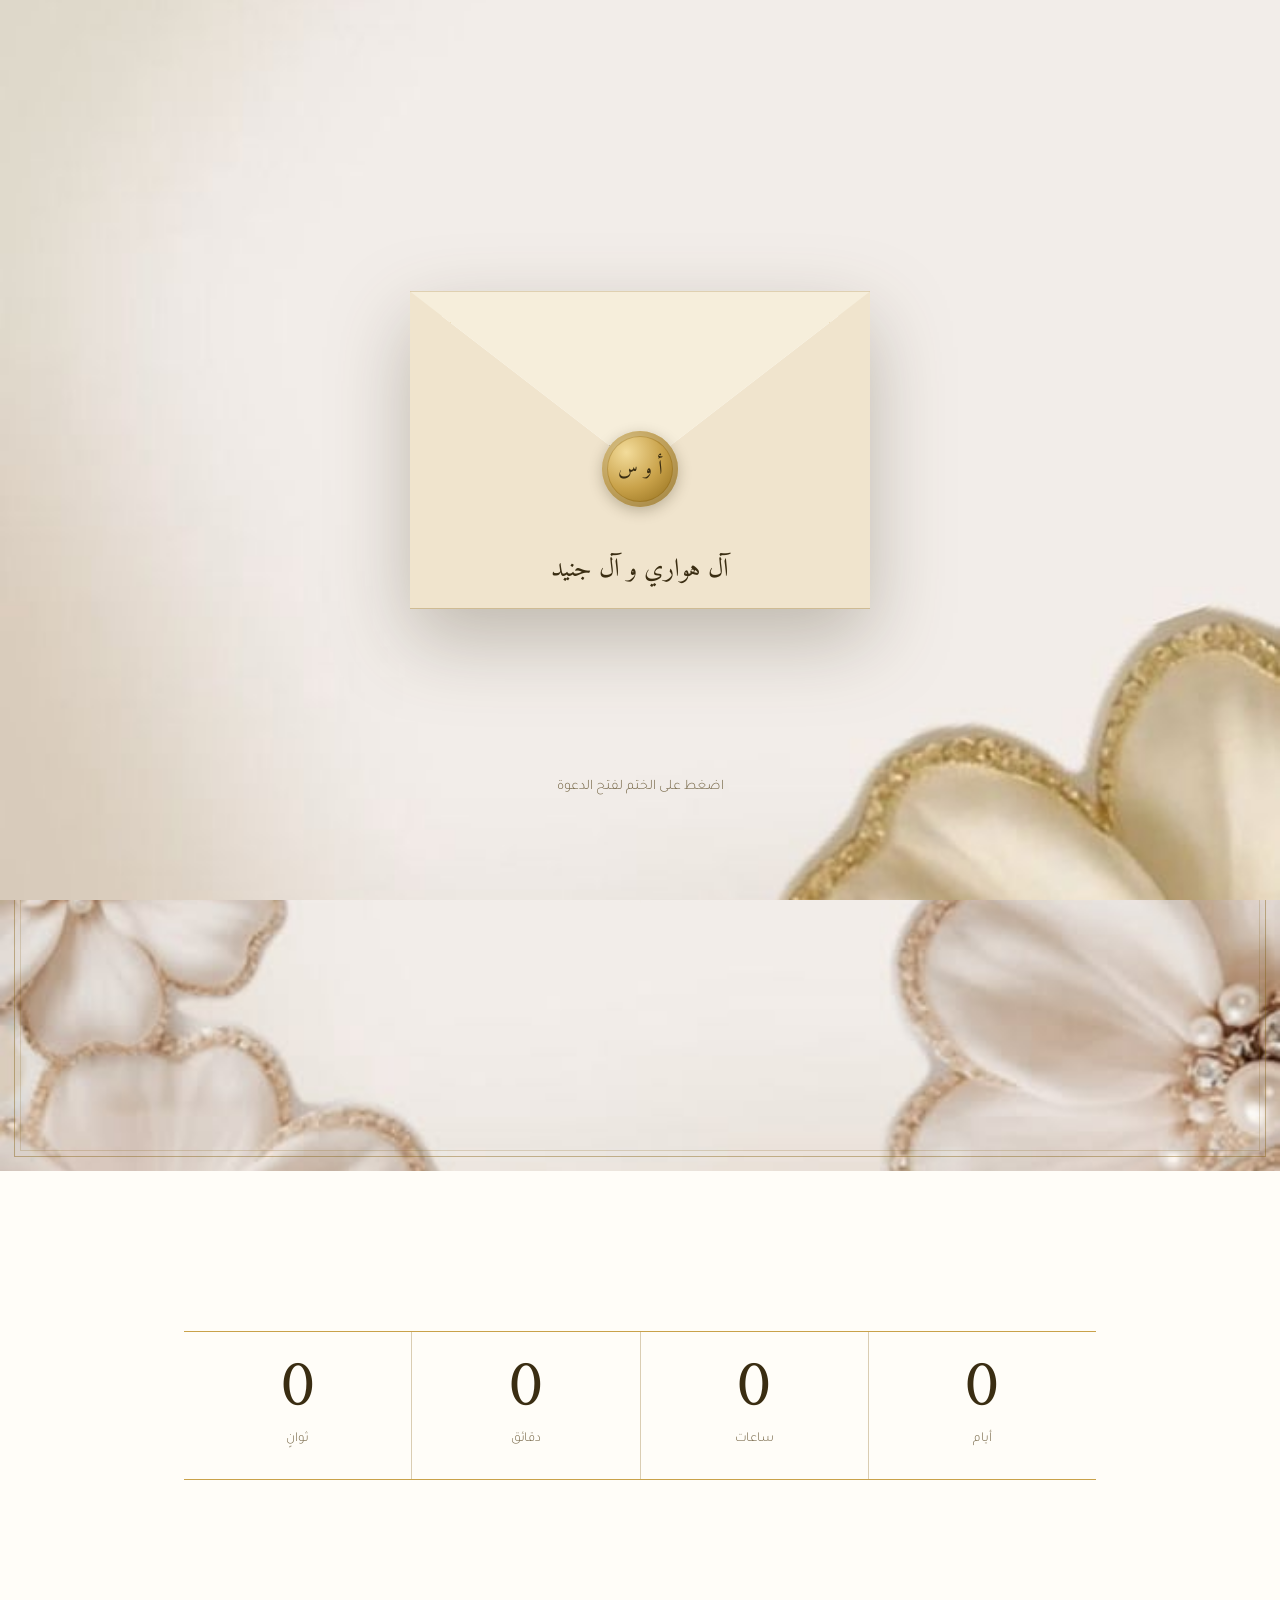
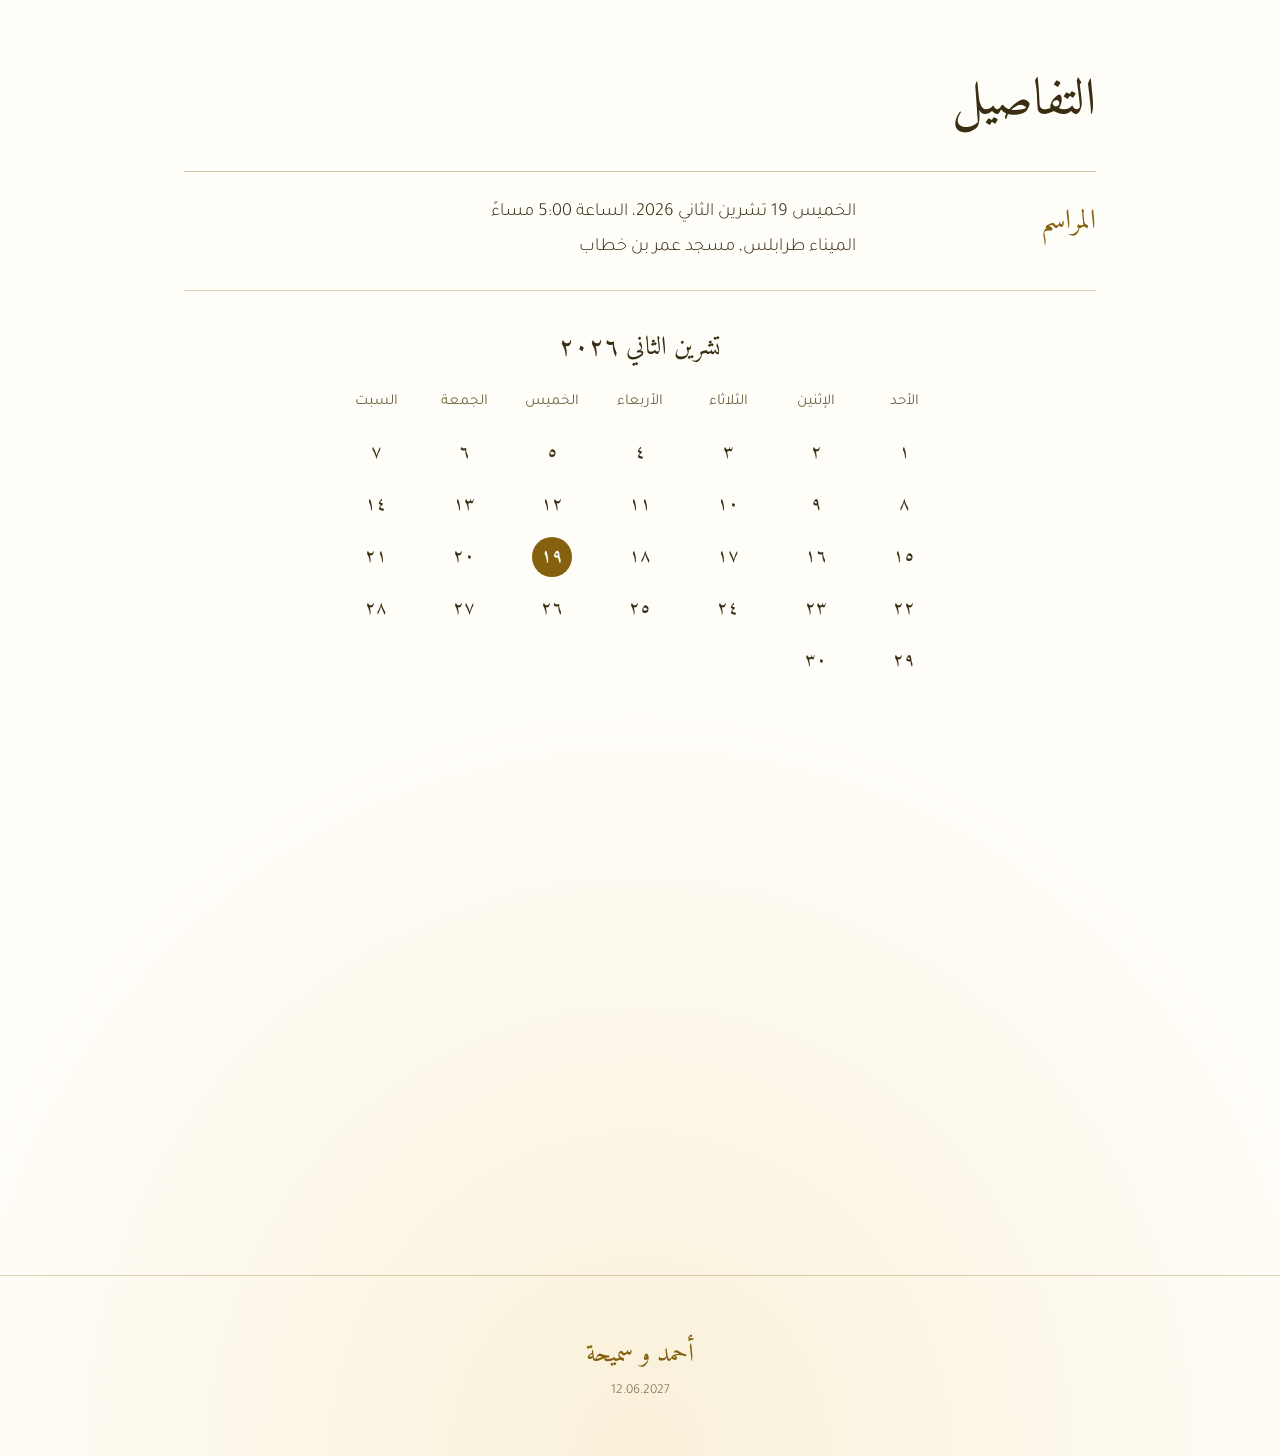
==== index.html @ 7fb2322d "adding images background and making some changes" ====
<!DOCTYPE html>
<html lang="ar" dir="rtl">

<head>
  <meta charset="utf-8">
  <meta name="viewport" content="width=device-width, initial-scale=1, viewport-fit=cover">
  <title>أحمد وسميحة – دعوة عقد قران</title>
  <link rel="preconnect" href="https://fonts.googleapis.com">
  <link rel="preconnect" href="https://fonts.gstatic.com" crossorigin>
  <link
    href="https://fonts.googleapis.com/css2?family=Amiri:wght@400;700&family=Tajawal:wght@300;400;500;700&display=swap"
    rel="stylesheet">
  <link href="https://fonts.googleapis.com/css2?family=Reem+Kufi:wght@400..700&display=swap" rel="stylesheet">
  <link rel="stylesheet" href="css/styles.css">
</head>

<body class="locked">
  <div id="intro">
    <div class="env">
      <div class="back"></div>
      <div class="card">أحمد و سميحة</div>
      <div class="front"></div>
      <div class="flap"></div>
      <div class="fam">آل هواري و آل جنيد</div>
      <button class="seal" id="seal" aria-label="افتح الدعوة">أ و س</button>
    </div>
    <div class="hint">اضغط على الختم لفتح الدعوة</div>
  </div>

  <header class="hero" id="hero">
    <p class="hero-verse" lang="ar">وَمِنْ آيَاتِهِ أَنْ خَلَقَ لَكُم مِّنْ أَنفُسِكُمْ أَزْوَاجًا لِّتَسْكُنُوا
      إِلَيْهَا وَجَعَلَ بَيْنَكُم مَّوَدَّةً وَرَحْمَةً ۚ إِنَّ فِي ذَٰلِكَ لَآيَاتٍ لِّقَوْمٍ يَتَفَكَّرُونَ</p>
    <div class="hero-parents">
      <p>السيد <strong>محمد جمال هواري</strong></p>
      <p>السيد <strong>طلال جناد</strong></p>
    </div>
    <p class="hero-announcement">يدعوانكم لعقد قران إبنيهما</p>
    <h1 class="names" aria-label="أحمد وسميحة">
      <span class="ln l1"><i><span class="name-title">المهندس</span><span class="person-name">أحمد</span></i></span>
      <span class="name-divider" aria-hidden="true"></span>
      <span class="ln l2"><i><span class="name-title">الآنسة</span><span class="person-name">سميحة</span></i></span>
    </h1>

    <div class="foot"><span>19 تشرين الثاني 2027</span><span>طرابلس، لبنان</span></div>
    <button class="scroll" id="scroll" type="button"><span>مرّر للأسفل</span><i></i></button>
  </header>

  <section class="light">
    <div class="wrap">
      <div class="count" role="timer" aria-live="off">
        <div><b id="d">0</b><small>أيام</small></div>
        <div><b id="h">0</b><small>ساعات</small></div>
        <div><b id="m">0</b><small>دقائق</small></div>
        <div><b id="s">0</b><small>ثوانٍ</small></div>
      </div>
    </div>
  </section>

  <section>
    <div class="wrap">
      <h2>التفاصيل</h2>
      <ul class="rows">
        <li>
          <h3>المراسم</h3>
          <p>الخميس 19 تشرين الثاني 2026، الساعة 5:00 مساءً<br>الميناء طرابلس, مسجد عمر بن خطاب</p>
        </li>
      </ul>
      <div class="calendar">
        <table>
          <caption>تشرين الثاني ٢٠٢٦</caption>
          <thead>
            <tr>
              <th scope="col">الأحد</th>
              <th scope="col">الإثنين</th>
              <th scope="col">الثلاثاء</th>
              <th scope="col">الأربعاء</th>
              <th scope="col">الخميس</th>
              <th scope="col">الجمعة</th>
              <th scope="col">السبت</th>
            </tr>
          </thead>
          <tbody>
            <tr>
              <td>١</td>
              <td>٢</td>
              <td>٣</td>
              <td>٤</td>
              <td>٥</td>
              <td>٦</td>
              <td>٧</td>
            </tr>
            <tr>
              <td>٨</td>
              <td>٩</td>
              <td>١٠</td>
              <td>١١</td>
              <td>١٢</td>
              <td>١٣</td>
              <td>١٤</td>
            </tr>
            <tr>
              <td>١٥</td>
              <td>١٦</td>
              <td>١٧</td>
              <td>١٨</td>
              <td><time class="event-day" datetime="2026-11-19"
                  aria-label="١٩ تشرين الثاني ٢٠٢٦، موعد عقد القران">١٩</time></td>
              <td>٢٠</td>
              <td>٢١</td>
            </tr>
            <tr>
              <td>٢٢</td>
              <td>٢٣</td>
              <td>٢٤</td>
              <td>٢٥</td>
              <td>٢٦</td>
              <td>٢٧</td>
              <td>٢٨</td>
            </tr>
            <tr>
              <td>٢٩</td>
              <td>٣٠</td>
              <td aria-hidden="true"></td>
              <td aria-hidden="true"></td>
              <td aria-hidden="true"></td>
              <td aria-hidden="true"></td>
              <td aria-hidden="true"></td>
            </tr>
          </tbody>
        </table>
      </div>
      <div class="map">
        <iframe
          src="https://www.google.com/maps/embed?pb=!1m18!1m12!1m3!1d13159.960372988902!2d35.806015040995774!3d34.45239936218942!2m3!1f0!2f0!3f0!3m2!1i1024!2i768!4f13.1!3m3!1m2!1s0x1521f3e4a51ea4ed%3A0x97ead3c091df37e0!2sOmar%20ibn%20Al%20Khattab%20mosque!5e0!3m2!1sen!2slb!4v1794232805284!5m2!1sen!2slb"
          title="خريطة مسجد عمر بن خطاب" allowfullscreen loading="lazy"
          referrerpolicy="strict-origin-when-cross-origin"></iframe>
      </div>
    </div>
  </section>

  <footer>أحمد و سميحة<small>12.06.2027</small></footer>

  <audio id="wedding-audio" src="audio/audio.mp3" preload="auto"></audio>
  <script src="js/main.js"></script>
</body>

</html>
---- css/styles.css ----
:root {
      --em: #f6eedb;
      --em2: #fffaf0;
      --ivory: #fffdf8;
      --ink: #3a2d12;
      --gold: #c9a24a;
      --gold2: #84600f;
      --mute: #766747;
      --serif: "Amiri", "Traditional Arabic", Georgia, serif;
      --sans: "Tajawal", system-ui, sans-serif;
      box-sizing: border-box;
      padding-top: env(safe-area-inset-top, 0px);
      padding-bottom: env(safe-area-inset-bottom, 0px);
    }

    *,
    *::before,
    *::after {
      box-sizing: inherit
    }

    html {
      scroll-behavior: smooth
    }

    body {
      margin: 0;
      background-color: var(--ivory);
      background-image:
        radial-gradient(ellipse 80% 40% at 50% 0%, rgba(236, 214, 151, .38), transparent 70%),
        radial-gradient(ellipse 80% 35% at 50% 100%, rgba(236, 214, 151, .32), transparent 70%);
      color: var(--ink);
      font: 300 1.05rem/1.75 var(--sans);
      overflow-x: hidden
    }

    body.locked {
      overflow: hidden;
      height: 100%
    }

    h1,
    h2,
    h3 {
      font-family: var(--serif);
      font-weight: 400;
      margin: 0
    }

    a {
      color: inherit
    }

    :focus-visible {
      outline: 1px solid var(--gold2);
      outline-offset: 4px
    }

    .wrap {
      max-width: 960px;
      margin: 0 auto;
      padding: 0 1.5rem
    }

    /* ---------- Envelope intro ---------- */
    #intro {
      position: fixed;
      inset: 0;
      z-index: 50;
      background-color: #000;
      background-image: url("../images/flower-bg.jpeg");
      background-repeat: no-repeat;
      background-position: center;
      background-size: cover;
      display: grid;
      place-items: center;
      transition: opacity .5s ease .5s, visibility 0s 1s
    }

    #intro.open {
      opacity: 0;
      visibility: hidden;
      pointer-events: none
    }

    .env {
      position: relative;
      width: min(88vw, 460px);
      aspect-ratio: 1.45;
      filter: drop-shadow(0 30px 40px rgba(58, 45, 18, .28))
    }

    .env>* {
      position: absolute
    }

    .env .back {
      inset: 0;
      background: #eee2c9;
      border: 1px solid rgba(132, 96, 15, .35)
    }

    .env .card {
      left: 7%;
      right: 7%;
      top: 7%;
      bottom: 7%;
      background: var(--ivory);
      color: var(--ink);
      display: grid;
      place-items: center;
      font: 400 clamp(1.8rem, 7vw, 2.4rem)/1 var(--serif);
      z-index: 2;
      transition: transform .6s cubic-bezier(.3, .7, .2, 1) .2s
    }

    .env .card::after {
      content: "";
      position: absolute;
      inset: 8px;
      border: 1px solid var(--gold)
    }

    .env .front {
      inset: 0;
      background: #f0e4cd;
      clip-path: polygon(0 0, 50% 56%, 100% 0, 100% 100%, 0 100%);
      z-index: 3;
      border-bottom: 1px solid rgba(132, 96, 15, .3)
    }

    .env .flap {
      left: 0;
      right: 0;
      top: 0;
      height: 56%;
      background: #f6eedb;
      clip-path: polygon(0 0, 100% 0, 50% 100%);
      transform-origin: top;
      transition: transform .55s cubic-bezier(.5, 0, .2, 1);
      z-index: 4
    }

    .open .flap {
      transform: rotateX(180deg);
      z-index: 1
    }

    .open .card {
      transform: translateY(-62%)
    }

    .seal {
      left: 50%;
      top: 56%;
      width: 76px;
      height: 76px;
      margin: -38px 0 0 -38px;
      z-index: 6;
      border: 0;
      border-radius: 50%;
      cursor: pointer;
      background: radial-gradient(circle at 32% 28%, #f3dc9b, #c9a24a 48%, #84600f);
      color: #3a2d12;
      font: 500 1.25rem var(--serif);
      box-shadow: 0 4px 14px rgba(58, 45, 18, .28), inset 0 0 0 5px rgba(255, 253, 248, .2), inset 0 0 0 6px rgba(132, 96, 15, .35);
      overflow: hidden;
      transition: transform .3s, opacity .25s
    }

    .seal::after {
      content: "";
      position: absolute;
      top: 0;
      left: -70%;
      width: 40%;
      height: 100%;
      background: linear-gradient(100deg, transparent, rgba(255, 255, 255, .55), transparent);
      transform: skewX(-20deg);
      animation: shine 3.2s ease-in-out infinite
    }

    @keyframes shine {

      0%,
      60% {
        left: -70%
      }

      100% {
        left: 130%
      }
    }

    .open .seal {
      transform: scale(1.25);
      opacity: 0
    }

    .hint {
      position: absolute;
      bottom: 11%;
      width: 100%;
      text-align: center;
      color: var(--mute);
      font-size: .9rem;
      letter-spacing: .14em;
      transition: opacity .2s
    }

    .open .hint {
      opacity: 0
    }


    /* Arabic */
    html * {
      letter-spacing: 0 !important
    }

    html body {
      font-size: 1.15rem;
      line-height: 1.9
    }

    html .names {
      line-height: 1.2;
      font-size: clamp(4rem, 17vw, 10.5rem)
    }

    html .names .ln {
      padding: .12em 0
    }

    html .names .amp {
      font-style: normal
    }

    html .lede {
      line-height: 1.7
    }

    html .rows h3 {
      font-size: 1.7rem
    }

    html .sched time {
      font-size: 1.6rem
    }

    html .names .l2 {
      text-align: end
    }

    /* ---------- Hero ---------- */
    .hero {
      min-height: 100vh;
      min-height: 100svh;
      position: relative;
      display: flex;
      flex-direction: column;
      justify-content: center;
      padding: 4.5rem 2rem 8rem;
      background: url("../images/wrud2.jpeg") center/cover no-repeat;
    }

    .hero::before,
    .hero::after {
      content: "";
      position: absolute;
      pointer-events: none;
      border: 1px solid rgba(132, 96, 15, .42)
    }

    .hero::before {
      inset: 14px
    }

    .hero::after {
      inset: 20px;
      border-color: rgba(132, 96, 15, .2)
    }

    .hero-verse {
      width: min(100%, 900px);
      margin: 0 auto 1.25rem;
      text-align: center;
      font-family: "Reem Kufi", var(--serif);
      color: var(--gold)
    }

    .names {
      max-width: 1100px;
      width: 100%;
      margin: 0 auto 1.25rem;
      display: flex;
      align-items: center;
      justify-content: space-between;
      gap: 1rem;
      font-size: clamp(1.8rem, 7vw, 5.5rem);
      line-height: 1.2
    }

    .names .ln {
      flex: 1 1 0;
      overflow: hidden;
      padding: .04em 0
    }

    .hero-announcement {
      max-width: 960px;
      width: 100%;
      margin: 10 auto;
      text-align: center;
      font: 600 clamp(1.2rem, 3.5vw, 1.6rem)/1.45 var(--serif);
      color: var(--mute);
    }

    .name-divider {
      position: relative;
      flex: 0 0 1px;
      height: 3.8em;
      background: linear-gradient(to bottom, transparent, var(--gold), transparent);
      opacity: .8
    }

    .name-divider::after {
      content: "";
      position: absolute;
      top: 50%;
      left: 50%;
      width: .32em;
      height: .32em;
      background: var(--gold);
      border: 2px solid var(--em2);
      transform: translate(-50%, -50%) rotate(45deg)
    }

    .names .ln i {
      display: block;
      white-space: nowrap;
      font-style: normal;
      transform: translateY(105%);
      transition: transform 1s cubic-bezier(.2, .7, .1, 1)
    }

    .names .name-title {
      display: block;
      font-size: .34em;
      line-height: 1.5
    }

    .names .person-name {
      display: block;
      font-size: 1.15em;
      color: var(--gold);
      font-family: "Reem Kufi", var(--serif)
    }

    .names .l1 i {
      text-align: right
    }

    .names .l2 i {
      text-align: left
    }

    .hero-parents {
      max-width: 960px;
      width: 100%;
      margin: 0 auto;
      display: flex;
      align-items: stretch;
      justify-content: center;
      gap: 1rem;
      font: 400 clamp(.95rem, 2.4vw, 1.4rem)/1.6 var(--serif);
      color: var(--mute)
    }

    .hero-parents p {
      flex: 1 1 0;
      max-width: 28rem;
      margin: 0;
      padding: .55rem 1rem;
      border: 1px solid rgba(132, 96, 15, .24);
      border-radius: 12px;
      background: rgba(255, 253, 248, .58);
      text-align: center;
      line-height: 1.45
    }

    .hero-parents strong {
      color: var(--ink);
      font-weight: 700;
      text-wrap: balance
    }

    .go .ln i {
      transform: none
    }

    .go .l1 i {
      transition-delay: .4s
    }

    .go .l2 i {
      transition-delay: .6s
    }

    .hero .foot {
      max-width: 960px;
      width: 100%;
      margin: 3.5rem auto 0;
      padding-top: 1.4rem;
      border-top: 1px solid rgba(132, 96, 15, .35);
      display: flex;
      justify-content: space-between;
      gap: 1rem;
      flex-wrap: wrap;
      font-family: var(--serif);
      font-size: 1.25rem;
      opacity: 0;
      transition: opacity 1s ease 1.4s
    }

    .go~.foot,
    .hero.go .foot {
      opacity: 1
    }

    /* scroll cue: bottom of the hero, fades out on scroll */
    .scroll {
      position: absolute;
      left: 50%;
      bottom: 2.4rem;
      transform: translateX(-50%);
      display: flex;
      flex-direction: column;
      align-items: center;
      gap: .7rem;
      background: none;
      border: 0;
      padding: .5rem 1rem;
      cursor: pointer;
      /* color: var(--gold); */
      color: #000;
      font: 300 .85rem var(--sans);
      letter-spacing: .14em;
      opacity: 0;
      pointer-events: none;
      transition: opacity .6s ease
    }

    .go .scroll {
      opacity: 1;
      pointer-events: auto;
      transition-delay: 1.8s
    }

    .go .scroll.hide {
      opacity: 0;
      pointer-events: none;
      transition-delay: 0s
    }

    .scroll i {
      display: block;
      width: 1px;
      height: 46px;
      background: linear-gradient(#000, transparent);
      animation: drop 2s ease-in-out infinite
    }

    @keyframes drop {
      0% {
        transform: scaleY(0);
        transform-origin: top
      }

      45% {
        transform: scaleY(1);
        transform-origin: top
      }

      55% {
        transform: scaleY(1);
        transform-origin: bottom
      }

      100% {
        transform: scaleY(0);
        transform-origin: bottom
      }
    }

    /* ---------- Sections ---------- */
    section {
      padding: 6rem 0
    }

    .light {
      background: transparent;
      color: var(--ink)
    }

    h2 {
      font-size: clamp(2rem, 6vw, 3.2rem);
      line-height: 1.15;
      margin-bottom: 1.5rem
    }

    .lede {
      font: 400 clamp(1.5rem, 4.4vw, 2.3rem)/1.45 var(--serif);
      max-width: 24em;
      margin: 0
    }

    .count {
      display: flex;
      margin-top: 4rem;
      border-top: 1px solid var(--gold);
      border-bottom: 1px solid var(--gold)
    }

    .count div {
      flex: 1;
      padding: 1.4rem 0;
      text-align: center
    }

    .count div+div {
      border-inline-start: 1px solid rgba(132, 96, 15, .3)
    }

    .count b {
      display: block;
      font: 400 clamp(2.2rem, 9vw, 4.2rem)/1 var(--serif)
    }

    .count small {
      color: var(--mute);
      font-size: .85rem;
      letter-spacing: .08em
    }

    .rows {
      margin: 2.5rem 0 0;
      padding: 0;
      list-style: none;
      border-top: 1px solid rgba(132, 96, 15, .35)
    }

    .rows li {
      display: grid;
      grid-template-columns: minmax(7rem, 1fr) 3fr;
      gap: 1rem;
      padding: 1.5rem 0;
      border-bottom: 1px solid rgba(132, 96, 15, .3)
    }

    .rows h3 {
      font-size: 1.5rem;
      color: var(--gold2)
    }

    .light .rows h3 {
      color: var(--gold2)
    }

    .rows p {
      margin: 0
    }

    .calendar {
      width: min(100%, 620px);
      margin: 2.5rem auto
    }

    .calendar table {
      width: 100%;
      table-layout: fixed;
      border-collapse: separate;
      border-spacing: .25rem;
      text-align: center
    }

    .calendar caption {
      padding-bottom: .75rem;
      color: var(--ink);
      font: 400 1.6rem/1.3 var(--serif)
    }

    .calendar th {
      padding: .5rem .1rem;
      color: var(--mute);
      font-size: clamp(.7rem, 2.8vw, .95rem);
      font-weight: 400
    }

    .calendar td {
      height: 3rem;
      color: var(--ink);
      font-family: var(--serif)
    }

    .calendar .event-day {
      display: inline-grid;
      width: min(2.5rem, 9vw);
      aspect-ratio: 1;
      place-items: center;
      border-radius: 50%;
      background: var(--gold2);
      color: #fff;
      font-weight: 700
    }

    .map {
      margin-top: 2rem
    }

    .map iframe {
      display: block;
      width: min(100%, 600px);
      height: clamp(280px, 75vw, 450px);
      border: 0
    }

    .links {
      margin-top: 2.5rem;
      display: flex;
      gap: 2rem;
      flex-wrap: wrap
    }

    .links a {
      text-decoration: none;
      border-bottom: 1px solid var(--gold);
      padding-bottom: .25rem;
      transition: color .3s, border-color .3s
    }

    .links a:hover {
      color: var(--gold2)
    }

    .sched li {
      grid-template-columns: minmax(7rem, 1fr) 3fr
    }

    .sched time {
      font: 400 1.5rem var(--serif)
    }

    form {
      display: grid;
      gap: 1.8rem;
      max-width: 520px;
      margin-top: 2.5rem
    }

    label {
      display: block;
      font-size: .9rem;
      color: var(--mute);
      letter-spacing: .04em
    }

    input:not([type=radio]),
    select,
    textarea {
      width: 100%;
      margin-top: .2rem;
      padding: .7rem 0;
      background: none;
      border: 0;
      border-bottom: 1px solid rgba(132, 96, 15, .4);
      border-radius: 0;
      color: var(--ink);
      font: 300 1.1rem var(--sans)
    }

    select option {
      color: #000
    }

    input:focus-visible,
    select:focus-visible,
    textarea:focus-visible {
      outline: 0;
      border-bottom-color: var(--gold2)
    }

    .choice {
      display: flex;
      gap: .8rem
    }

    .choice label {
      flex: 1;
      text-align: center;
      padding: .85rem .5rem;
      border: 1px solid rgba(132, 96, 15, .4);
      color: var(--ink);
      cursor: pointer;
      transition: background .25s, color .25s
    }

    .choice input {
      position: absolute;
      opacity: 0;
      width: 0
    }

    .choice label:has(input:checked) {
      background: var(--gold2);
      color: #fff;
      border-color: var(--gold2)
    }

    .choice label:has(input:focus-visible) {
      outline: 1px solid var(--gold2);
      outline-offset: 4px
    }

    button.send {
      justify-self: start;
      padding: .9rem 2.4rem;
      background: none;
      border: 1px solid var(--gold);
      color: var(--gold2);
      font: 400 .95rem var(--sans);
      letter-spacing: .12em;
      cursor: pointer;
      transition: background .3s, color .3s
    }

    button.send:hover {
      background: var(--gold2);
      color: #fff
    }

    #thanks {
      display: none;
      font: italic 400 clamp(1.5rem, 4vw, 2rem)/1.4 var(--serif);
      color: var(--gold2);
      margin-top: 2.5rem
    }

    footer {
      padding: 3.5rem 1.5rem;
      text-align: center;
      border-top: 1px solid rgba(132, 96, 15, .28);
      font: 400 1.6rem var(--serif);
      color: var(--gold2)
    }

    footer small {
      display: block;
      font: 300 .85rem var(--sans);
      color: var(--mute);
      letter-spacing: .14em;
      margin-top: .4rem
    }

    @media (max-width:560px) {

      .hero {
        padding: 4rem 1.25rem 7rem
      }

      .hero .names {
        flex-direction: row;
        gap: clamp(.3rem, 2vw, .8rem);
        font-size: clamp(1.7rem, 7.5vw, 3.2rem);
        line-height: 1.1
      }

      .hero .names .ln {
        flex: 1 1 0;
        min-width: 0;
        overflow: visible;
        padding: .04em .15em
      }

      .hero .names .l1 i,
      .hero .names .l2 i {
        text-align: center
      }

      .hero .name-divider {
        flex: 0 0 1px;
        width: 1px;
        height: 2.8em;
        background: linear-gradient(to bottom, transparent, var(--gold), transparent)
      }

      .hero-parents {
        gap: .55rem;
        font-size: clamp(.78rem, 3.2vw, .95rem)
      }

      .hero-parents p {
        padding: .5rem .4rem;
        border-radius: 10px
      }

      .hero-parents strong {
        display: block
      }

      .rows li,
      .sched li {
        grid-template-columns: 1fr;
        gap: .2rem
      }
    }

    @media (prefers-reduced-motion:reduce) {
      * {
        animation: none !important;
        transition-duration: .01s !important;
        transition-delay: 0s !important
      }
    }

    /* Decorative layers */
    .hero,
    section,
    #intro {
      position: relative;
      isolation: isolate;
      overflow: hidden
    }

    #intro {
      position: fixed
    }

    /* family names on the envelope */
    .env .fam {
      left: 0;
      right: 0;
      bottom: 7%;
      z-index: 5;
      text-align: center;
      font: 400 clamp(1.15rem, 4.8vw, 1.6rem)/1.3 var(--serif);
      color: var(--ink)
    }

    /* photo */
    .hello {
      display: grid;
      grid-template-columns: minmax(0, 320px) 1fr;
      gap: clamp(2rem, 6vw, 4rem);
      align-items: center
    }

    .photo {
      position: relative;
      margin: 0;
      aspect-ratio: 3/4;
      width: 100%;
      max-width: 340px;
      justify-self: center;
      border-radius: 999px 999px 14px 14px;
      overflow: hidden;
      background: linear-gradient(160deg, #fffaf0, #eee2c9);
      border: 1px solid var(--gold);
      outline: 1px solid rgba(132, 96, 15, .35);
      outline-offset: 8px;
      display: grid;
      place-content: center;
      justify-items: center;
      text-align: center;
      color: var(--gold2);
      font: 400 1.15rem/1.6 var(--serif)
    }

    .photo svg {
      width: 60px;
      aspect-ratio: 1;
      opacity: .75;
      margin-bottom: .4rem
    }

    .photo img {
      position: absolute;
      inset: 0;
      width: 100%;
      height: 100%;
      object-fit: cover
    }

    .photo img:not([src]) {
      display: none
    }

    @media (max-width:700px) {
      .hello {
        grid-template-columns: 1fr
      }
    }
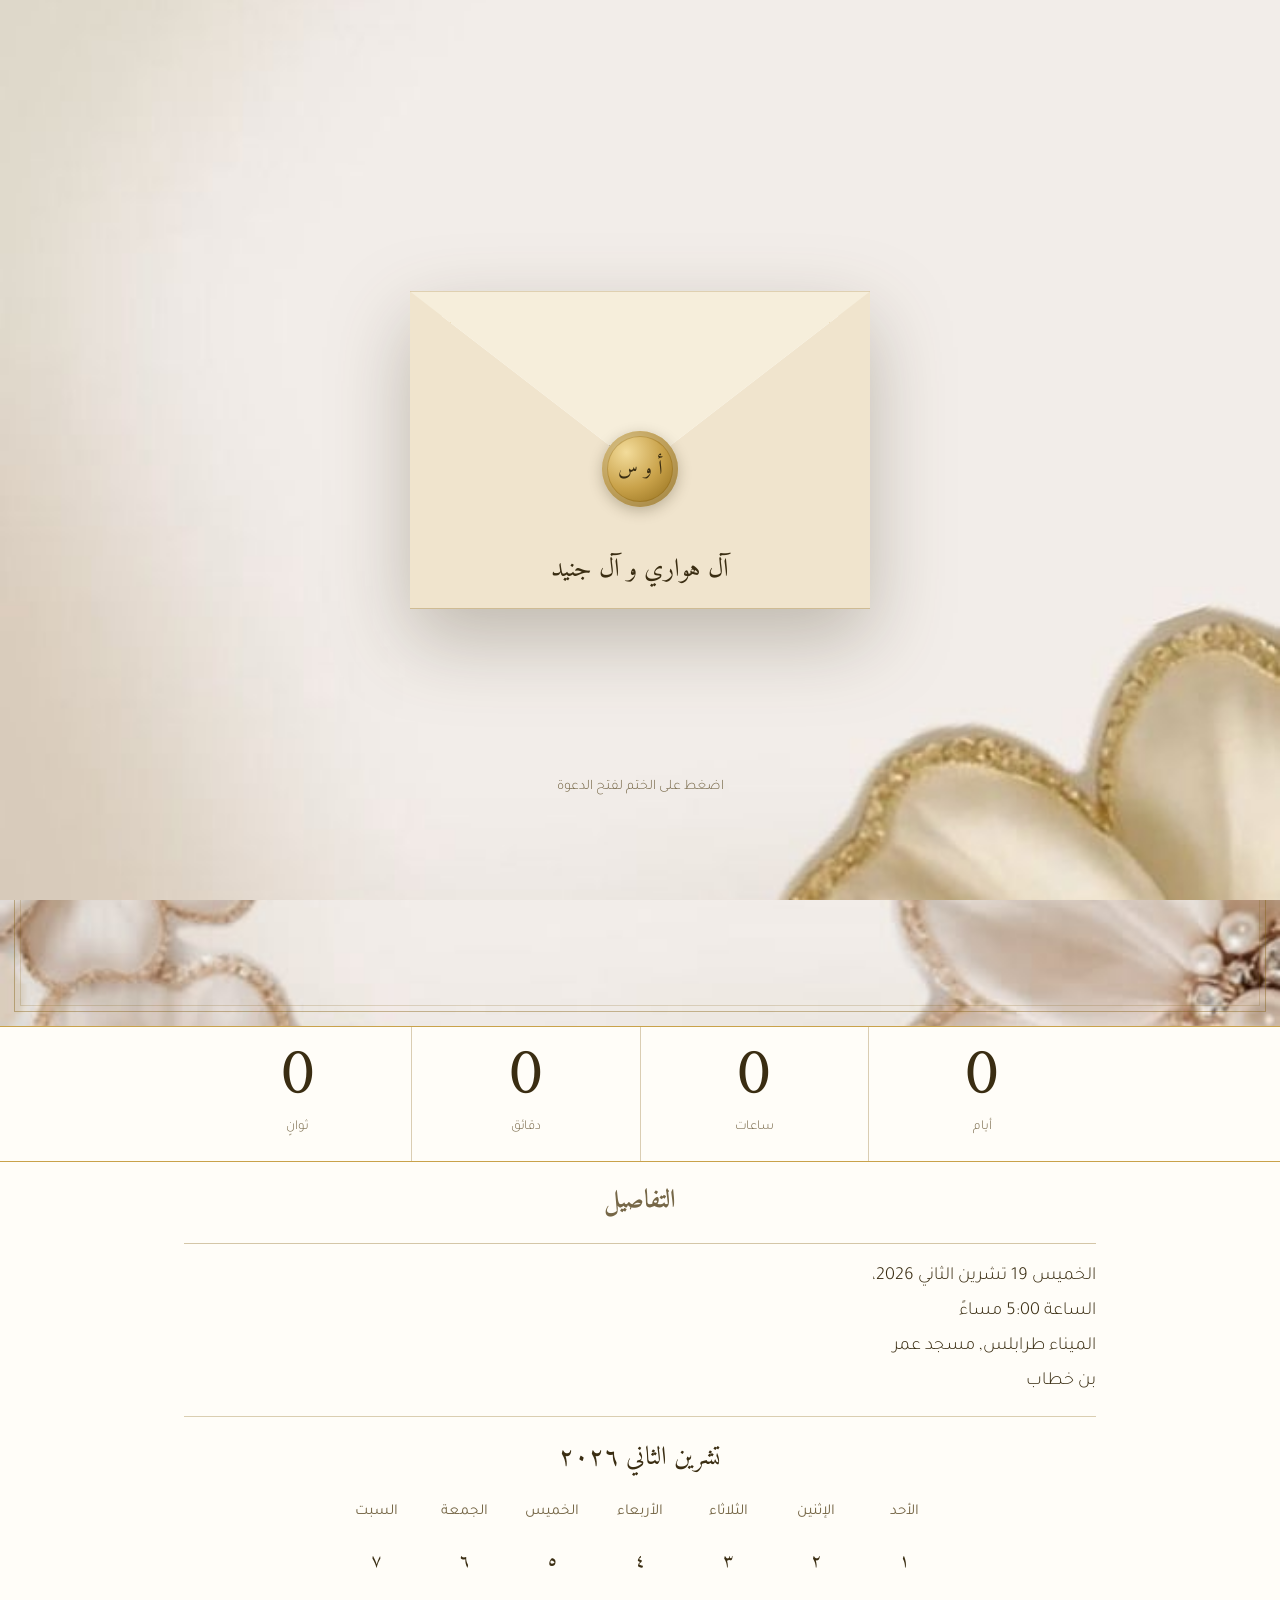
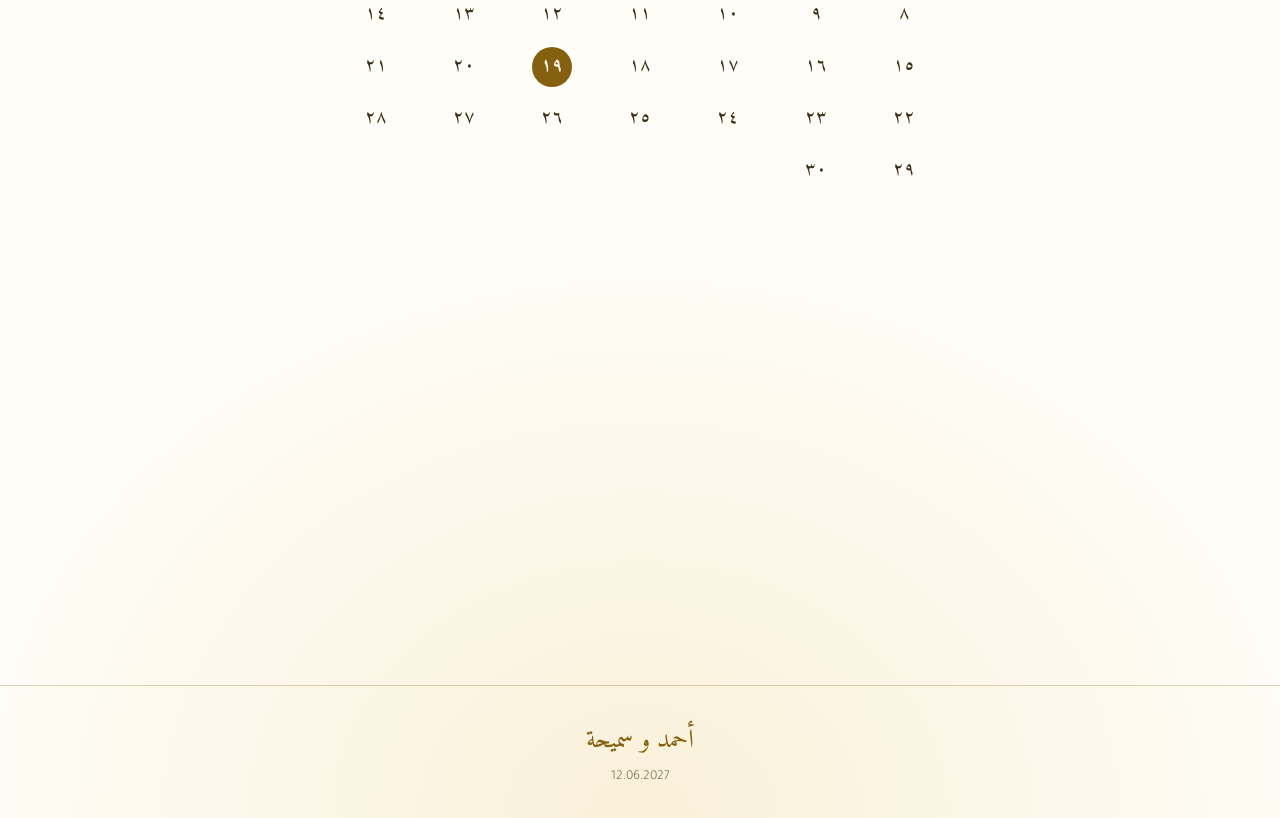
==== commit 16086675: "More updates" ====
--- a/index.html
+++ b/index.html
@@ -58,10 +58,9 @@
 
   <section>
     <div class="wrap">
-      <h2>التفاصيل</h2>
+      <h2 class="hero-announcement">التفاصيل</h2>
       <ul class="rows">
         <li>
-          <h3>المراسم</h3>
           <p>الخميس 19 تشرين الثاني 2026، الساعة 5:00 مساءً<br>الميناء طرابلس, مسجد عمر بن خطاب</p>
         </li>
       </ul>
--- a/css/styles.css
+++ b/css/styles.css
@@ -260,7 +260,7 @@
       display: flex;
       flex-direction: column;
       justify-content: center;
-      padding: 4.5rem 2rem 8rem;
+      padding: 3rem 2rem 6rem;
       background: url("../images/wrud2.jpeg") center/cover no-repeat;
     }
 
@@ -283,7 +283,7 @@
 
     .hero-verse {
       width: min(100%, 900px);
-      margin: 0 auto 1.25rem;
+      margin: 0 auto .75rem;
       text-align: center;
       font-family: "Reem Kufi", var(--serif);
       color: var(--gold)
@@ -292,7 +292,7 @@
     .names {
       max-width: 1100px;
       width: 100%;
-      margin: 0 auto 1.25rem;
+      margin: 0 auto .75rem;
       display: flex;
       align-items: center;
       justify-content: space-between;
@@ -310,7 +310,7 @@
     .hero-announcement {
       max-width: 960px;
       width: 100%;
-      margin: 10 auto;
+      margin: .5rem auto;
       text-align: center;
       font: 600 clamp(1.2rem, 3.5vw, 1.6rem)/1.45 var(--serif);
       color: var(--mute);
@@ -410,8 +410,8 @@
     .hero .foot {
       max-width: 960px;
       width: 100%;
-      margin: 3.5rem auto 0;
-      padding-top: 1.4rem;
+      margin: 1.75rem auto 0;
+      padding-top: .75rem;
       border-top: 1px solid rgba(132, 96, 15, .35);
       display: flex;
       justify-content: space-between;
@@ -495,18 +495,22 @@
 
     /* ---------- Sections ---------- */
     section {
-      padding: 6rem 0
+      padding: 0.75rem 0
     }
 
     .light {
+      padding:0;
       background: transparent;
-      color: var(--ink)
+      color: var(--ink);
+      border-top: 1px solid var(--gold);
+      border-bottom: 1px solid var(--gold);
+
     }
 
     h2 {
       font-size: clamp(2rem, 6vw, 3.2rem);
       line-height: 1.15;
-      margin-bottom: 1.5rem
+      margin-bottom: 1rem
     }
 
     .lede {
@@ -517,14 +521,14 @@
 
     .count {
       display: flex;
-      margin-top: 4rem;
-      border-top: 1px solid var(--gold);
-      border-bottom: 1px solid var(--gold)
+      /* margin-top: 1.5rem; */
+      /* border-top: 1px solid var(--gold); */
+      /* border-bottom: 1px solid var(--gold) */
     }
 
     .count div {
       flex: 1;
-      padding: 1.4rem 0;
+      padding: 1rem 0;
       text-align: center
     }
 
@@ -544,7 +548,7 @@
     }
 
     .rows {
-      margin: 2.5rem 0 0;
+      margin: 1.5rem 0 0;
       padding: 0;
       list-style: none;
       border-top: 1px solid rgba(132, 96, 15, .35)
@@ -554,7 +558,7 @@
       display: grid;
       grid-template-columns: minmax(7rem, 1fr) 3fr;
       gap: 1rem;
-      padding: 1.5rem 0;
+      padding: 1rem 0;
       border-bottom: 1px solid rgba(132, 96, 15, .3)
     }
 
@@ -573,7 +577,7 @@
 
     .calendar {
       width: min(100%, 620px);
-      margin: 2.5rem auto
+      margin: 1.5rem auto
     }
 
     .calendar table {
@@ -615,7 +619,7 @@
     }
 
     .map {
-      margin-top: 2rem
+      margin-top: 1.25rem
     }
 
     .map iframe {
@@ -747,7 +751,7 @@
     }
 
     footer {
-      padding: 3.5rem 1.5rem;
+      padding: 2rem 1.5rem;
       text-align: center;
       border-top: 1px solid rgba(132, 96, 15, .28);
       font: 400 1.6rem var(--serif);
@@ -765,12 +769,12 @@
     @media (max-width:560px) {
 
       .hero {
-        padding: 4rem 1.25rem 7rem
+        padding: 2.5rem 1.25rem 5rem
       }
 
       .hero .names {
         flex-direction: row;
-        gap: clamp(.3rem, 2vw, .8rem);
+        gap: clamp(.2rem, 1.5vw, .5rem);
         font-size: clamp(1.7rem, 7.5vw, 3.2rem);
         line-height: 1.1
       }
@@ -795,7 +799,7 @@
       }
 
       .hero-parents {
-        gap: .55rem;
+        gap: .4rem;
         font-size: clamp(.78rem, 3.2vw, .95rem)
       }
 
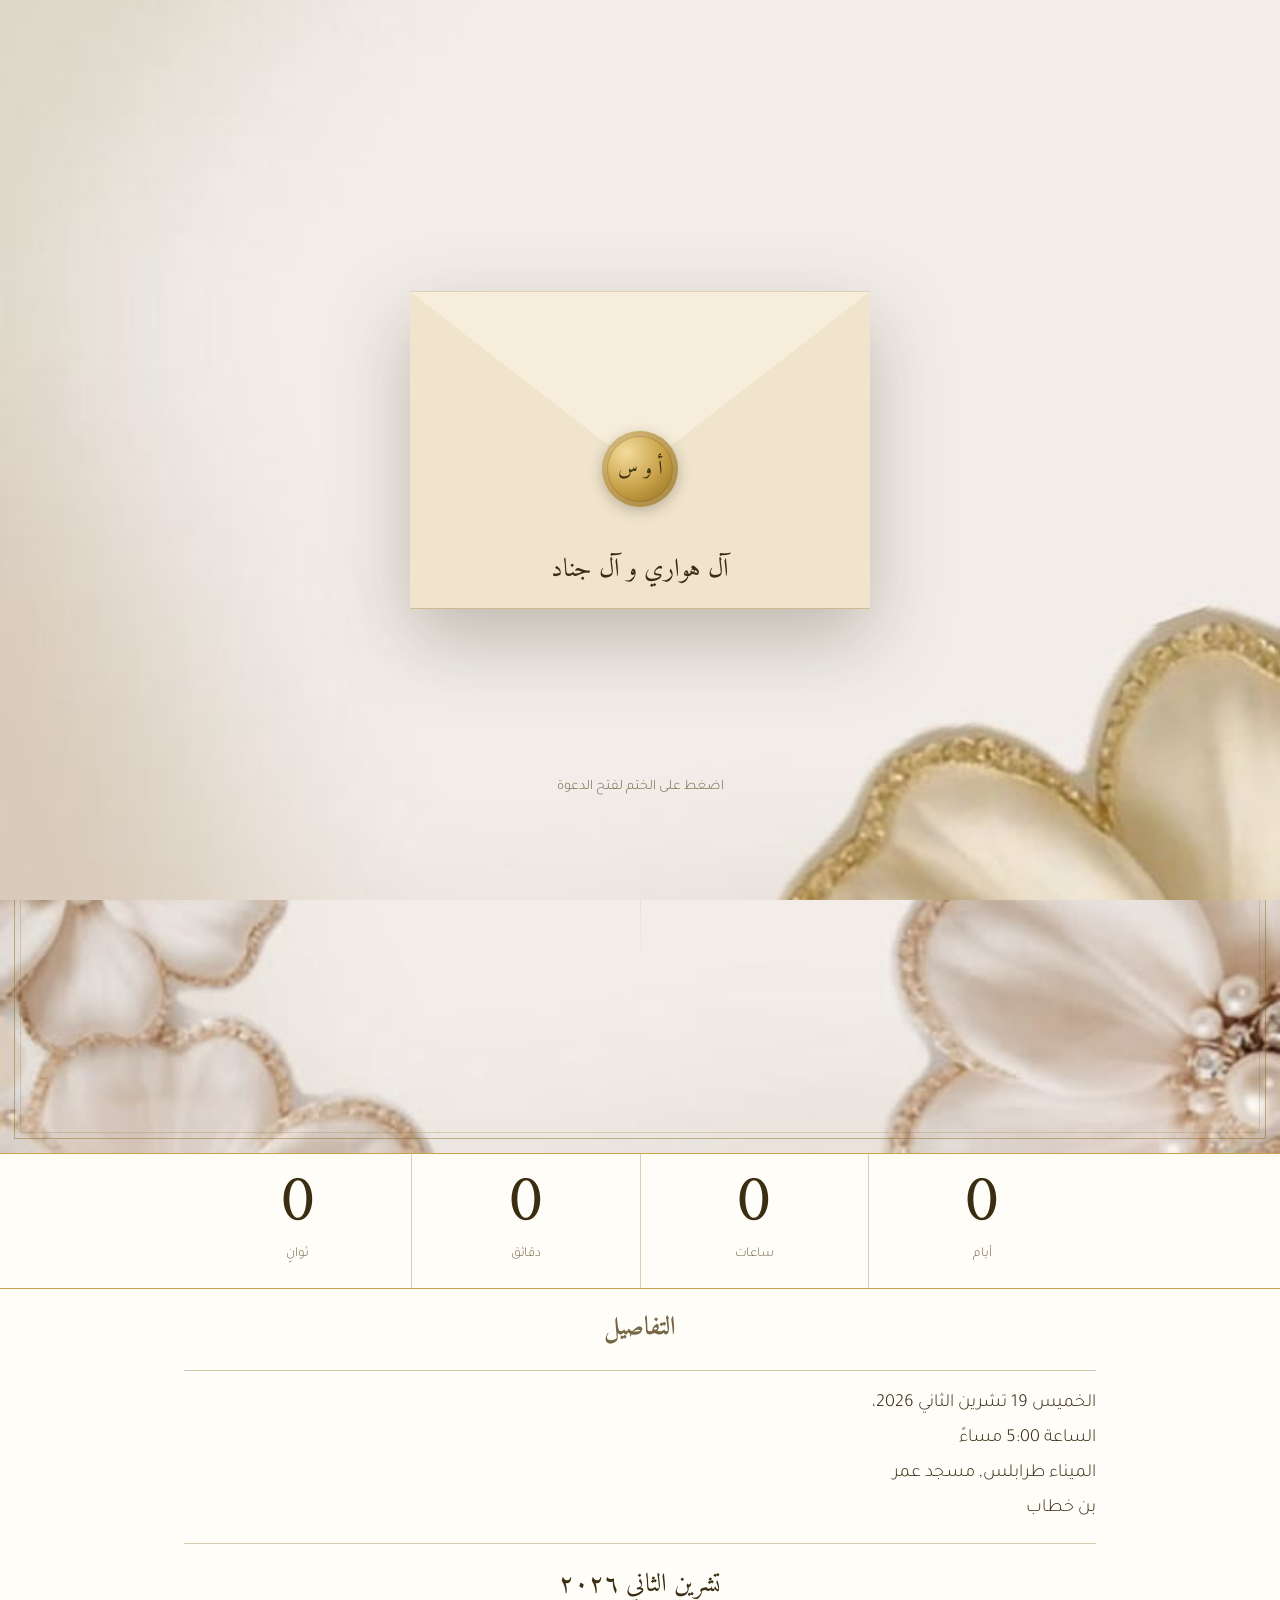
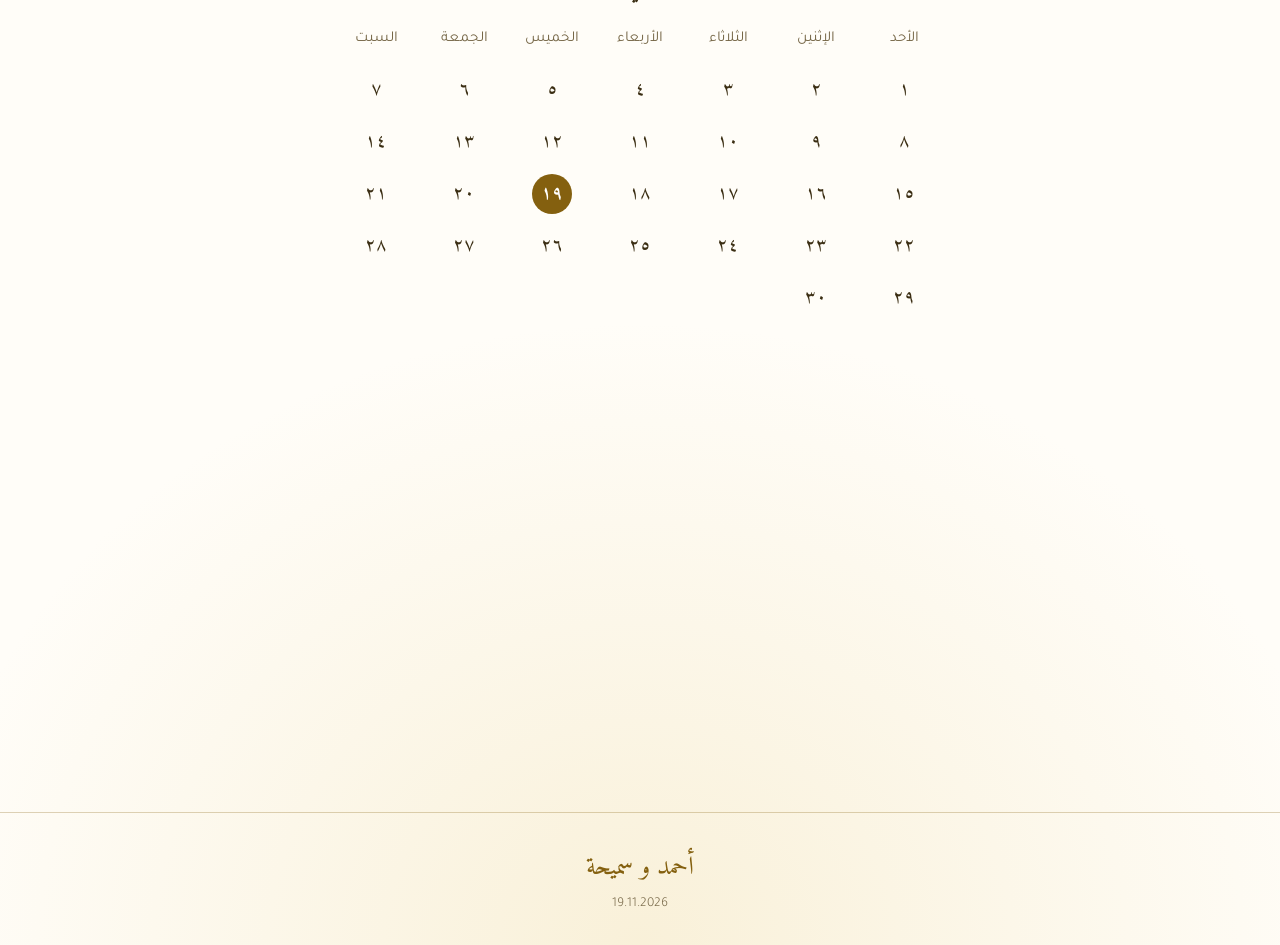
==== commit cd5df3a9: "updating font" ====
--- a/index.html
+++ b/index.html
@@ -10,7 +10,9 @@
   <link
     href="https://fonts.googleapis.com/css2?family=Amiri:wght@400;700&family=Tajawal:wght@300;400;500;700&display=swap"
     rel="stylesheet">
-  <link href="https://fonts.googleapis.com/css2?family=Reem+Kufi:wght@400..700&display=swap" rel="stylesheet">
+  <link
+    href="https://fonts.googleapis.com/css2?family=Alkalami&family=Aref+Ruqaa:wght@400;700&family=Reem+Kufi:wght@400..700&display=swap"
+    rel="stylesheet">
   <link rel="stylesheet" href="css/styles.css">
 </head>
 
@@ -21,15 +23,17 @@
       <div class="card">أحمد و سميحة</div>
       <div class="front"></div>
       <div class="flap"></div>
-      <div class="fam">آل هواري و آل جنيد</div>
+      <div class="fam">آل هواري و آل جناد</div>
       <button class="seal" id="seal" aria-label="افتح الدعوة">أ و س</button>
     </div>
     <div class="hint">اضغط على الختم لفتح الدعوة</div>
   </div>
 
   <header class="hero" id="hero">
+    <h3 class="hero-verse-start">أعوذ باللّه من الشيطان الرّجيم</h3>
     <p class="hero-verse" lang="ar">وَمِنْ آيَاتِهِ أَنْ خَلَقَ لَكُم مِّنْ أَنفُسِكُمْ أَزْوَاجًا لِّتَسْكُنُوا
-      إِلَيْهَا وَجَعَلَ بَيْنَكُم مَّوَدَّةً وَرَحْمَةً ۚ إِنَّ فِي ذَٰلِكَ لَآيَاتٍ لِّقَوْمٍ يَتَفَكَّرُونَ</p>
+      إِلَيْهَا وَجَعَلَ بَيْنَكُم مَّوَدَّةً وَرَحْمَةً ۚ إِنَّ فِي ذَٰلِكَ لَآيَاتٍ لِّقَوْمٍ يَتَفَكَّرُونَ<span class="ayah-end"><span class="ayah-symbol" aria-hidden="true">&#x06DD;</span><span class="ayah-number">٢١</span></span></p>
+      <p class="hero-verse-end">سورة الروم</p>
     <div class="hero-parents">
       <p>السيد <strong>محمد جمال هواري</strong></p>
       <p>السيد <strong>طلال جناد</strong></p>
@@ -41,7 +45,7 @@
       <span class="ln l2"><i><span class="name-title">الآنسة</span><span class="person-name">سميحة</span></i></span>
     </h1>
 
-    <div class="foot"><span>19 تشرين الثاني 2027</span><span>طرابلس، لبنان</span></div>
+    <div class="foot"><span>19 تشرين الثاني 2026</span><span>طرابلس، لبنان</span></div>
     <button class="scroll" id="scroll" type="button"><span>مرّر للأسفل</span><i></i></button>
   </header>
 
@@ -137,7 +141,7 @@
     </div>
   </section>
 
-  <footer>أحمد و سميحة<small>12.06.2027</small></footer>
+  <footer>أحمد و سميحة<small>19.11.2026</small></footer>
 
   <audio id="wedding-audio" src="audio/audio.mp3" preload="auto"></audio>
   <script src="js/main.js"></script>
--- a/css/styles.css
+++ b/css/styles.css
@@ -281,6 +281,40 @@
       border-color: rgba(132, 96, 15, .2)
     }
 
+    .hero-verse-start {
+      width: min(100%, 900px);
+      margin: 0 auto .75rem;
+      text-align: center;
+      font-family: "Reem Kufi", var(--serif);
+      color: var(--gold2)
+    }
+
+    .ayah-end {
+      position: relative;
+      display: inline-grid;
+      width: 1.8em;
+      height: 1.8em;
+      margin: 0 .2em;
+      place-items: center;
+      color: #1b6b50;
+      font: 1rem/1 var(--serif);
+      vertical-align: middle;
+    }
+
+    .ayah-symbol,
+    .ayah-number {
+      grid-area: 1 / 1;
+    }
+
+    .ayah-symbol {
+      font-size: 1.8em;
+    }
+
+    .ayah-number {
+      font-size: .62em;
+      line-height: 1;
+    }
+
     .hero-verse {
       width: min(100%, 900px);
       margin: 0 auto .75rem;
@@ -346,7 +380,7 @@
 
     .names .name-title {
       display: block;
-      font-size: .34em;
+      font-size: .38em;
       line-height: 1.5
     }
 
@@ -354,7 +388,7 @@
       display: block;
       font-size: 1.15em;
       color: var(--gold);
-      font-family: "Reem Kufi", var(--serif)
+      font-family: "Aref Ruqaa", var(--serif)
     }
 
     .names .l1 i {
@@ -392,6 +426,7 @@
     .hero-parents strong {
       color: var(--ink);
       font-weight: 700;
+      font-size: 1.08em;
       text-wrap: balance
     }
 
@@ -800,7 +835,7 @@
 
       .hero-parents {
         gap: .4rem;
-        font-size: clamp(.78rem, 3.2vw, .95rem)
+        font-size: clamp(.84rem, 3.4vw, 1rem)
       }
 
       .hero-parents p {
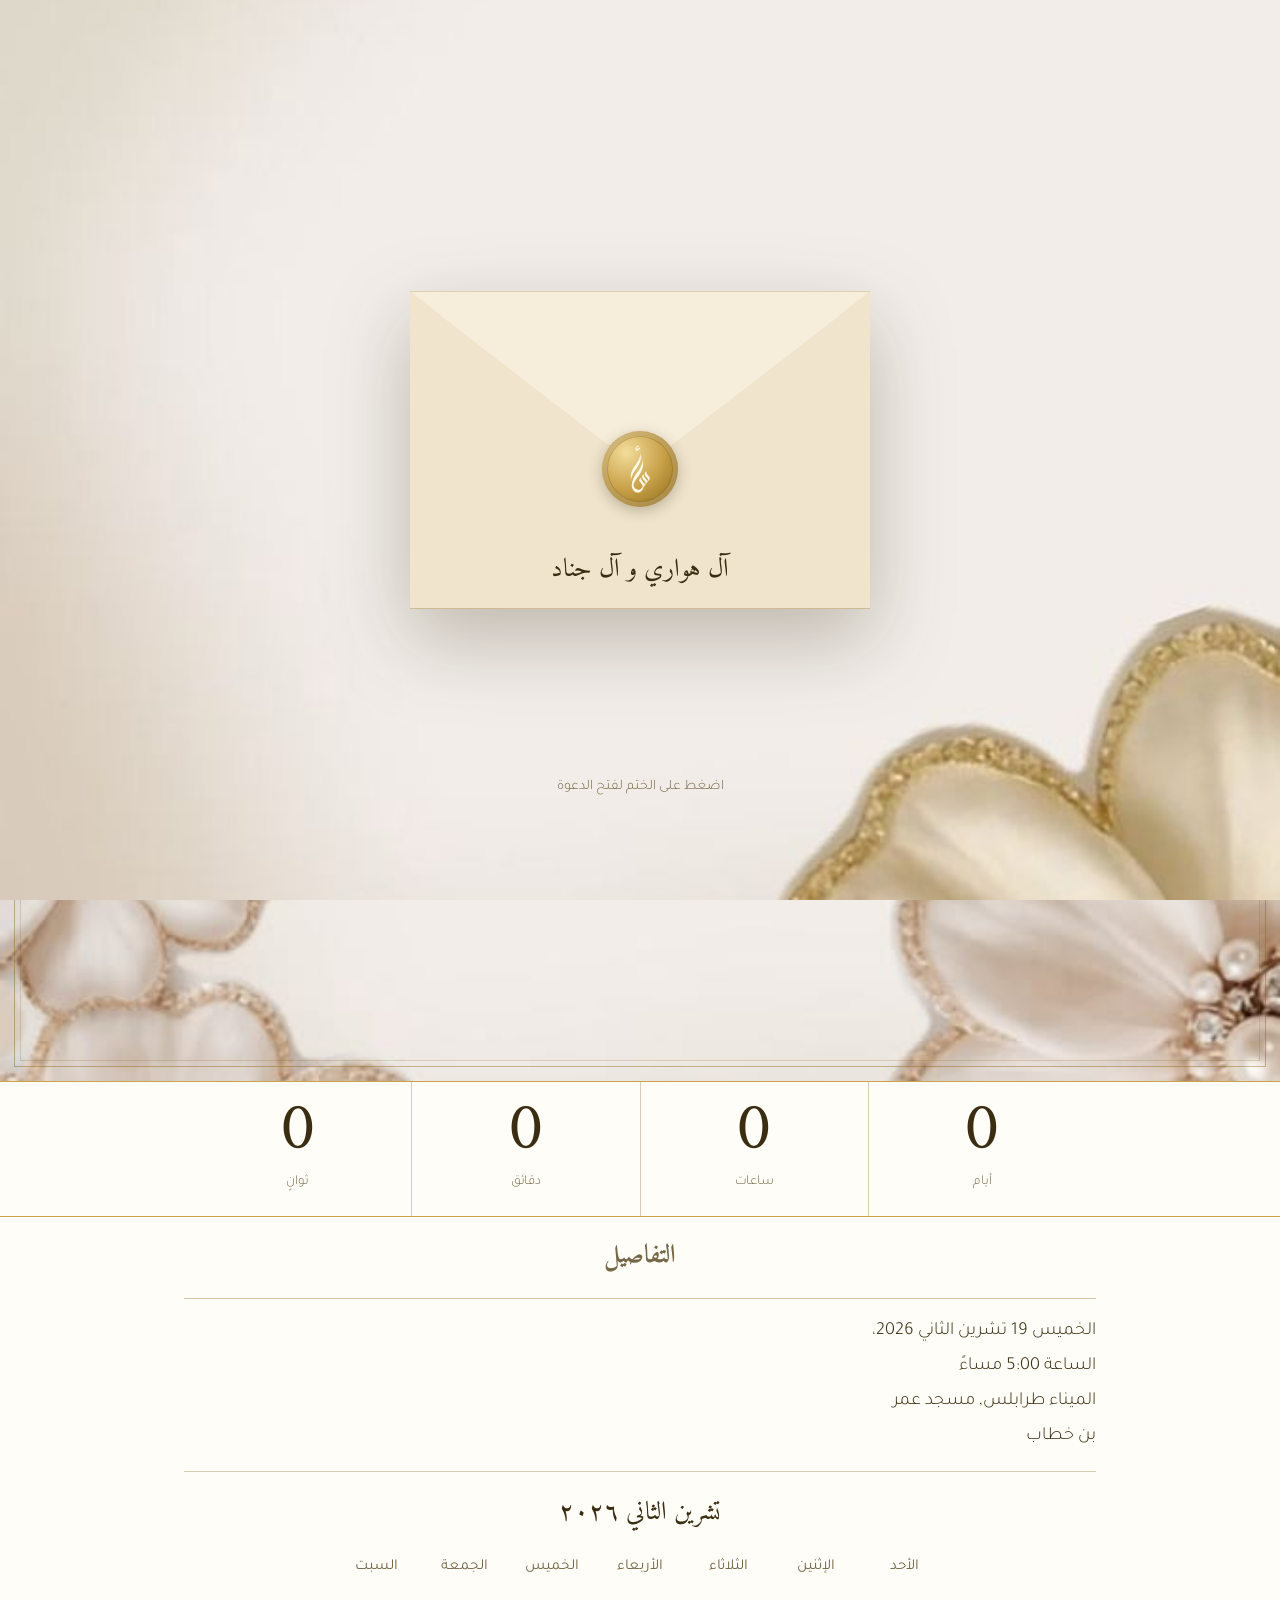
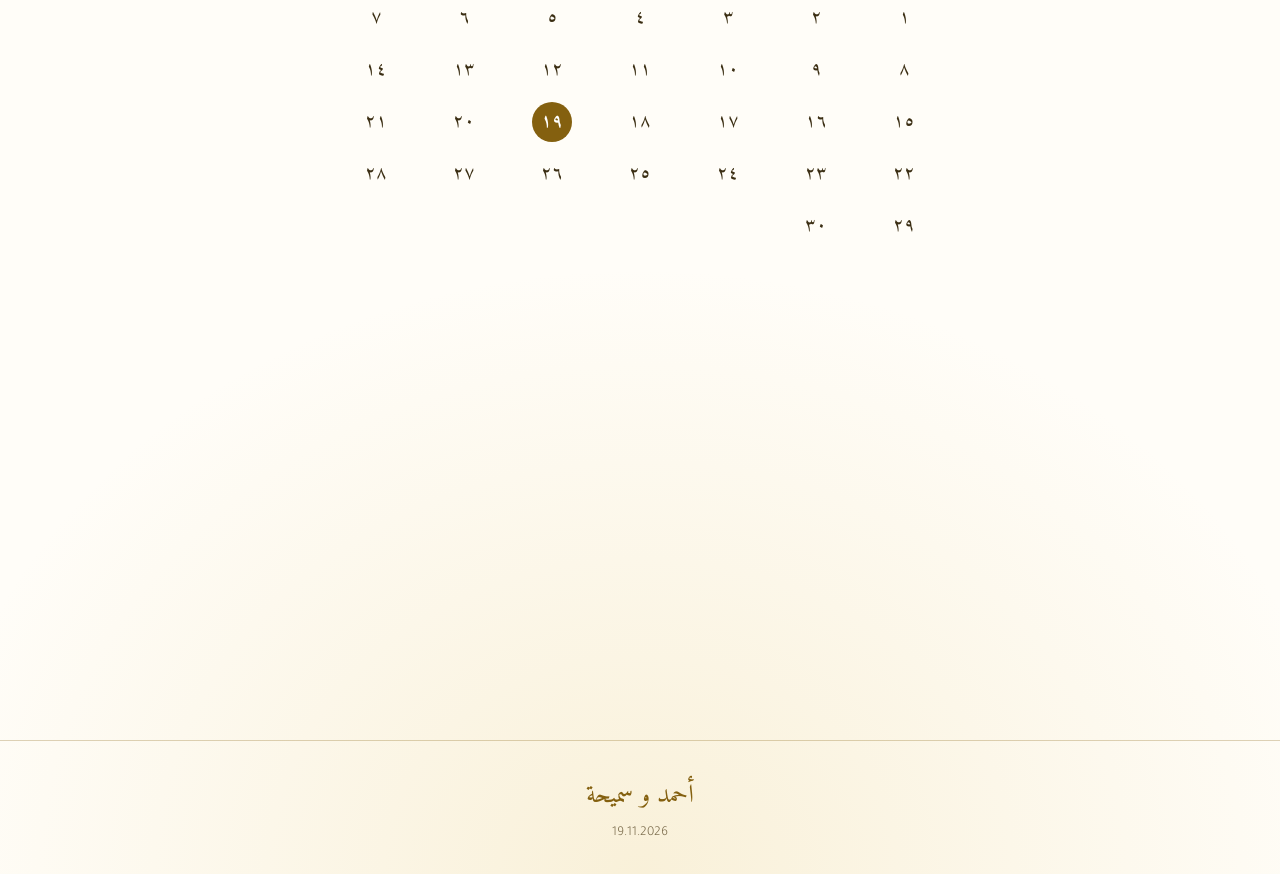
==== commit 46ec336a: "finalizing things" ====
--- a/index.html
+++ b/index.html
@@ -24,7 +24,7 @@
       <div class="front"></div>
       <div class="flap"></div>
       <div class="fam">آل هواري و آل جناد</div>
-      <button class="seal" id="seal" aria-label="افتح الدعوة">أ و س</button>
+      <button class="seal" id="seal" aria-label="افتح الدعوة"><img src="[data-uri]" /></button>
     </div>
     <div class="hint">اضغط على الختم لفتح الدعوة</div>
   </div>
@@ -33,7 +33,7 @@
     <h3 class="hero-verse-start">أعوذ باللّه من الشيطان الرّجيم</h3>
     <p class="hero-verse" lang="ar">وَمِنْ آيَاتِهِ أَنْ خَلَقَ لَكُم مِّنْ أَنفُسِكُمْ أَزْوَاجًا لِّتَسْكُنُوا
       إِلَيْهَا وَجَعَلَ بَيْنَكُم مَّوَدَّةً وَرَحْمَةً ۚ إِنَّ فِي ذَٰلِكَ لَآيَاتٍ لِّقَوْمٍ يَتَفَكَّرُونَ<span class="ayah-end"><span class="ayah-symbol" aria-hidden="true">&#x06DD;</span><span class="ayah-number">٢١</span></span></p>
-      <p class="hero-verse-end">سورة الروم</p>
+      <!-- <p class="hero-verse-end">سورة الروم</p> -->
     <div class="hero-parents">
       <p>السيد <strong>محمد جمال هواري</strong></p>
       <p>السيد <strong>طلال جناد</strong></p>
--- a/css/styles.css
+++ b/css/styles.css
@@ -162,10 +162,21 @@
       cursor: pointer;
       background: radial-gradient(circle at 32% 28%, #f3dc9b, #c9a24a 48%, #84600f);
       color: #3a2d12;
-      font: 500 1.25rem var(--serif);
+      font: 700 1.65rem/1 "Aref Ruqaa", var(--serif);
       box-shadow: 0 4px 14px rgba(58, 45, 18, .28), inset 0 0 0 5px rgba(255, 253, 248, .2), inset 0 0 0 6px rgba(132, 96, 15, .35);
       overflow: hidden;
+      display: grid;
+      place-items: center;
+      padding: 0;
       transition: transform .3s, opacity .25s
+    }
+
+    .seal img {
+      display: block;
+      width: auto;
+      height: 48px;
+      object-fit: contain;
+      object-position: center
     }
 
     .seal::after {
@@ -322,6 +333,13 @@
       font-family: "Reem Kufi", var(--serif);
       color: var(--gold)
     }
+    /* .hero-verse-end {
+      width: min(100%, 900px);
+      margin: 0 auto 1.5rem;
+      text-align: center;
+      font-family: "Reem Kufi", var(--serif);
+      color: var(--gold2)
+    } */
 
     .names {
       max-width: 1100px;
@@ -387,8 +405,8 @@
     .names .person-name {
       display: block;
       font-size: 1.15em;
-      color: var(--gold);
-      font-family: "Aref Ruqaa", var(--serif)
+      color: var(--gold2);
+      /* font-family: "Aref Ruqaa", var(--serif) */
     }
 
     .names .l1 i {
@@ -803,6 +821,10 @@
 
     @media (max-width:560px) {
 
+      .seal img {
+        height: clamp(42px, 12vw, 48px)
+      }
+
       .hero {
         padding: 2.5rem 1.25rem 5rem
       }
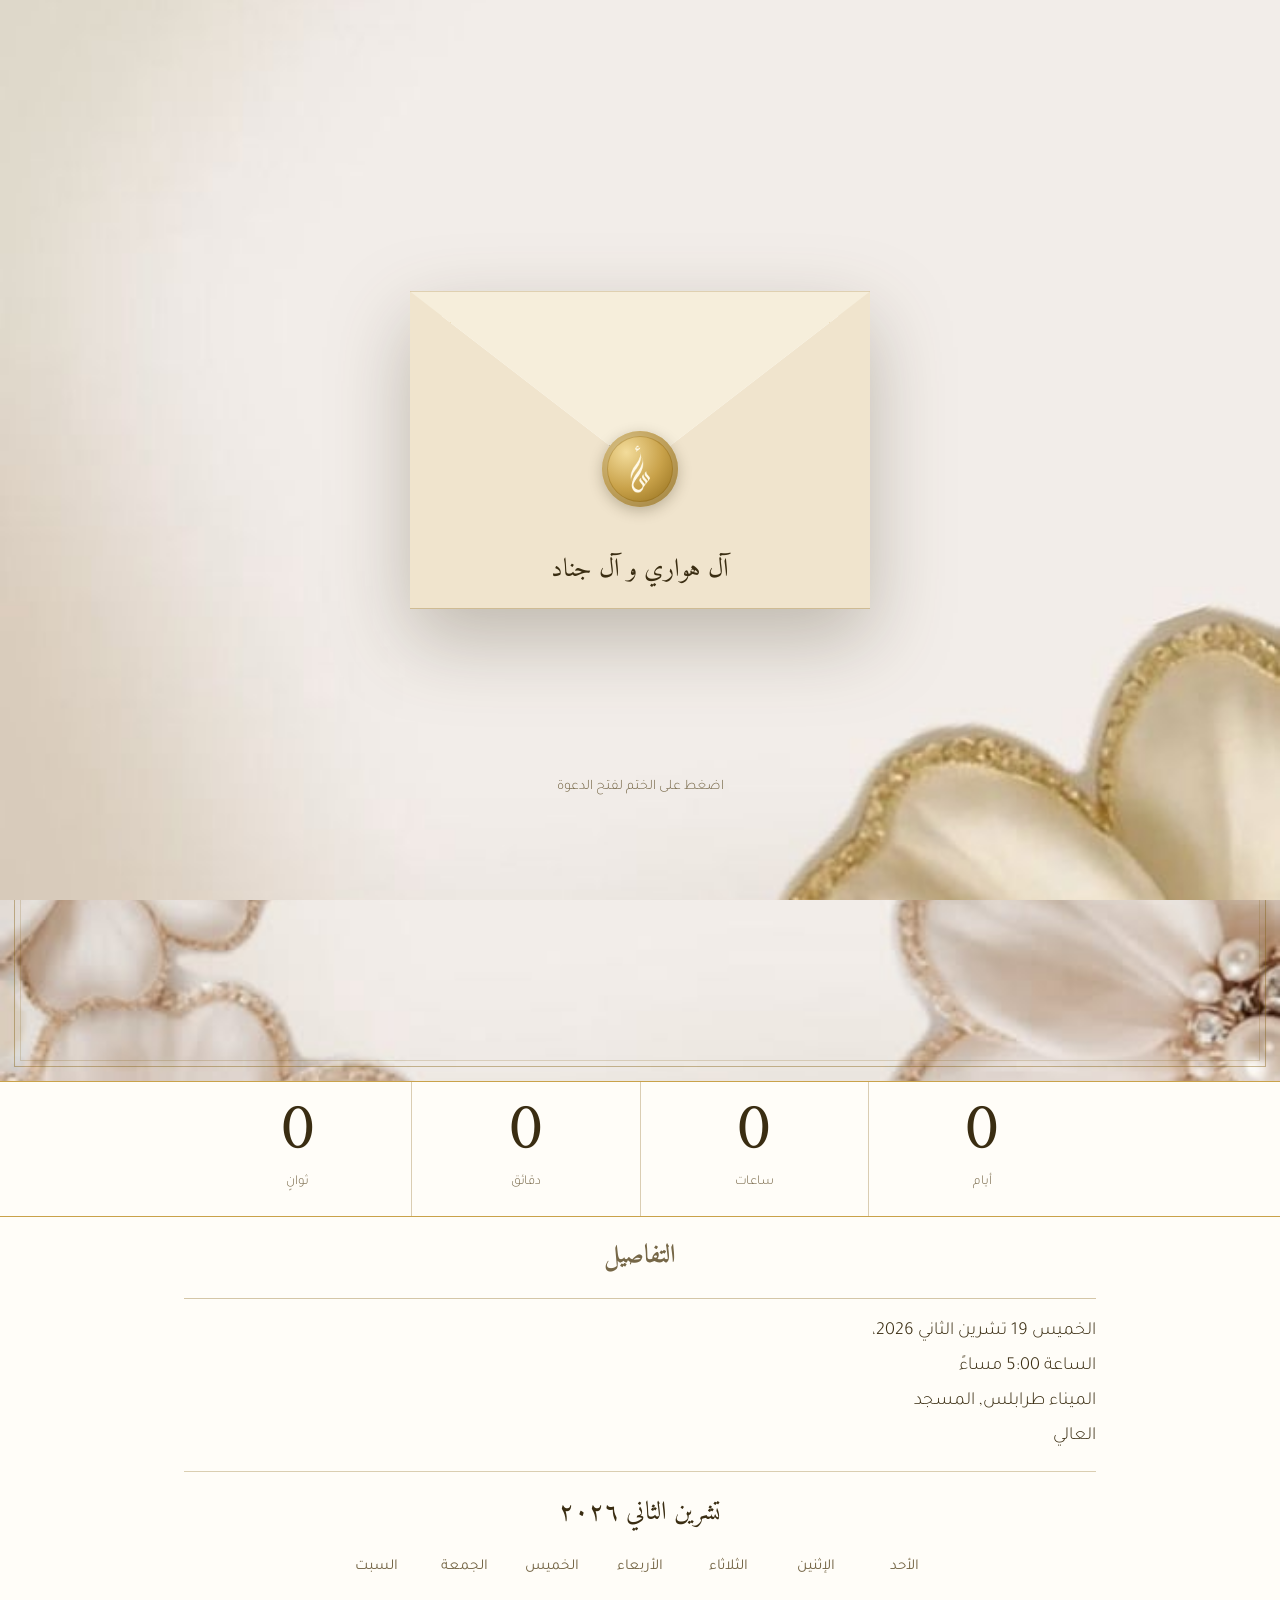
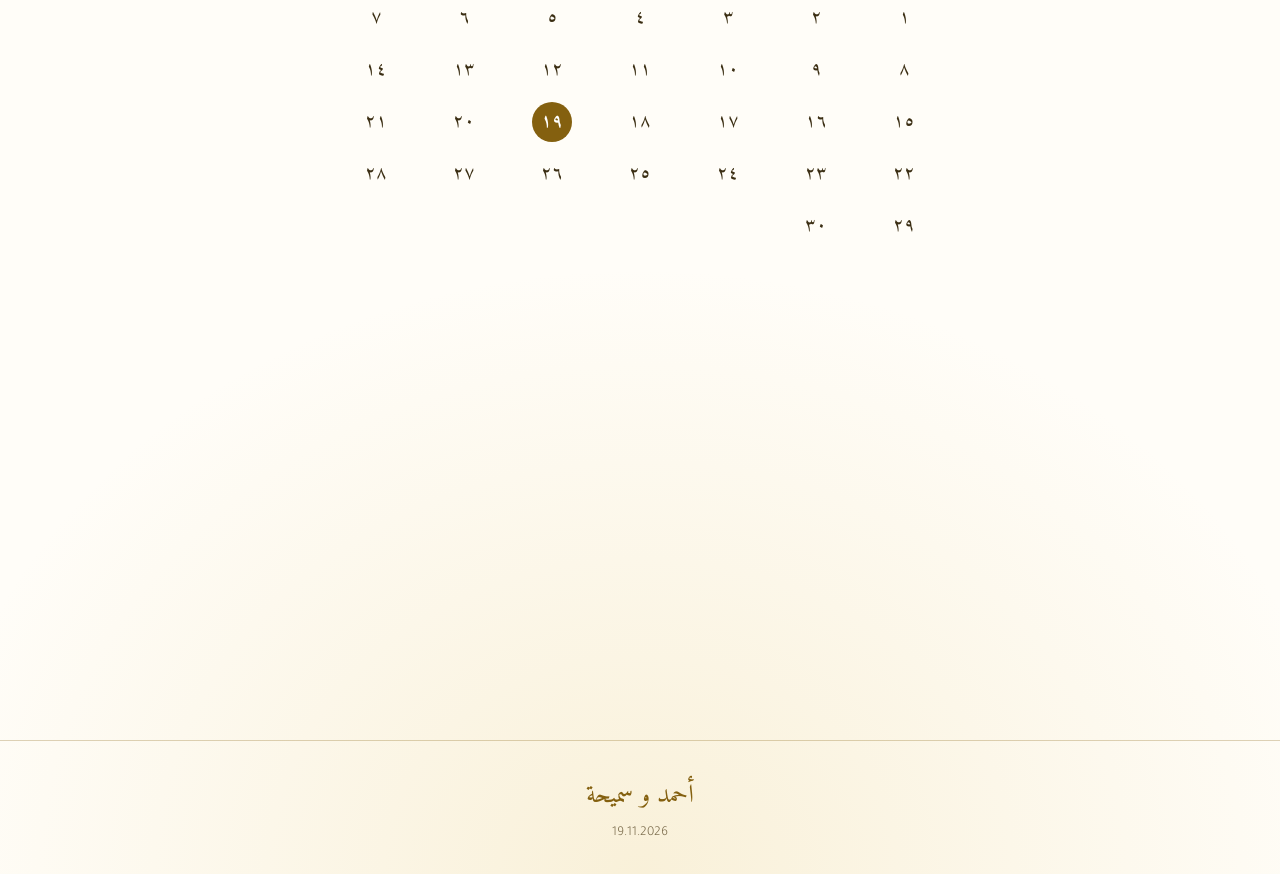
==== commit fba22068: "finalizing things" ====
--- a/index.html
+++ b/index.html
@@ -24,7 +24,8 @@
       <div class="front"></div>
       <div class="flap"></div>
       <div class="fam">آل هواري و آل جناد</div>
-      <button class="seal" id="seal" aria-label="افتح الدعوة"><img src="[data-uri]" /></button>
+      <button class="seal" id="seal" aria-label="افتح الدعوة"><img
+          src="[data-uri]" /></button>
     </div>
     <div class="hint">اضغط على الختم لفتح الدعوة</div>
   </div>
@@ -32,8 +33,10 @@
   <header class="hero" id="hero">
     <h3 class="hero-verse-start">أعوذ باللّه من الشيطان الرّجيم</h3>
     <p class="hero-verse" lang="ar">وَمِنْ آيَاتِهِ أَنْ خَلَقَ لَكُم مِّنْ أَنفُسِكُمْ أَزْوَاجًا لِّتَسْكُنُوا
-      إِلَيْهَا وَجَعَلَ بَيْنَكُم مَّوَدَّةً وَرَحْمَةً ۚ إِنَّ فِي ذَٰلِكَ لَآيَاتٍ لِّقَوْمٍ يَتَفَكَّرُونَ<span class="ayah-end"><span class="ayah-symbol" aria-hidden="true">&#x06DD;</span><span class="ayah-number">٢١</span></span></p>
-      <!-- <p class="hero-verse-end">سورة الروم</p> -->
+      إِلَيْهَا وَجَعَلَ بَيْنَكُم مَّوَدَّةً وَرَحْمَةً ۚ إِنَّ فِي ذَٰلِكَ لَآيَاتٍ لِّقَوْمٍ يَتَفَكَّرُونَ<span
+        class="ayah-end"><span class="ayah-symbol" aria-hidden="true">&#x06DD;</span><span
+          class="ayah-number">٢١</span></span></p>
+    <!-- <p class="hero-verse-end">سورة الروم</p> -->
     <div class="hero-parents">
       <p>السيد <strong>محمد جمال هواري</strong></p>
       <p>السيد <strong>طلال جناد</strong></p>
@@ -65,7 +68,7 @@
       <h2 class="hero-announcement">التفاصيل</h2>
       <ul class="rows">
         <li>
-          <p>الخميس 19 تشرين الثاني 2026، الساعة 5:00 مساءً<br>الميناء طرابلس, مسجد عمر بن خطاب</p>
+          <p>الخميس 19 تشرين الثاني 2026، الساعة 5:00 مساءً<br>الميناء طرابلس, المسجد العالي</p>
         </li>
       </ul>
       <div class="calendar">
@@ -134,8 +137,8 @@
       </div>
       <div class="map">
         <iframe
-          src="https://www.google.com/maps/embed?pb=!1m18!1m12!1m3!1d13159.960372988902!2d35.806015040995774!3d34.45239936218942!2m3!1f0!2f0!3f0!3m2!1i1024!2i768!4f13.1!3m3!1m2!1s0x1521f3e4a51ea4ed%3A0x97ead3c091df37e0!2sOmar%20ibn%20Al%20Khattab%20mosque!5e0!3m2!1sen!2slb!4v1794232805284!5m2!1sen!2slb"
-          title="خريطة مسجد عمر بن خطاب" allowfullscreen loading="lazy"
+          src="https://www.google.com/maps/embed?pb=!1m18!1m12!1m3!1d3290.0101039181754!2d35.8160364!3d34.451891399999994!2m3!1f0!2f0!3f0!3m2!1i1024!2i768!4f13.1!3m3!1m2!1s0x1521f3e35f510923%3A0x35a798047f417557!2sAl%20Ali%20mosque!5e0!3m2!1sen!2slb!4v1794826735662!5m2!1sen!2slb"
+          width="600" height="450" style="border:0;" allowfullscreen="" loading="lazy"
           referrerpolicy="strict-origin-when-cross-origin"></iframe>
       </div>
     </div>
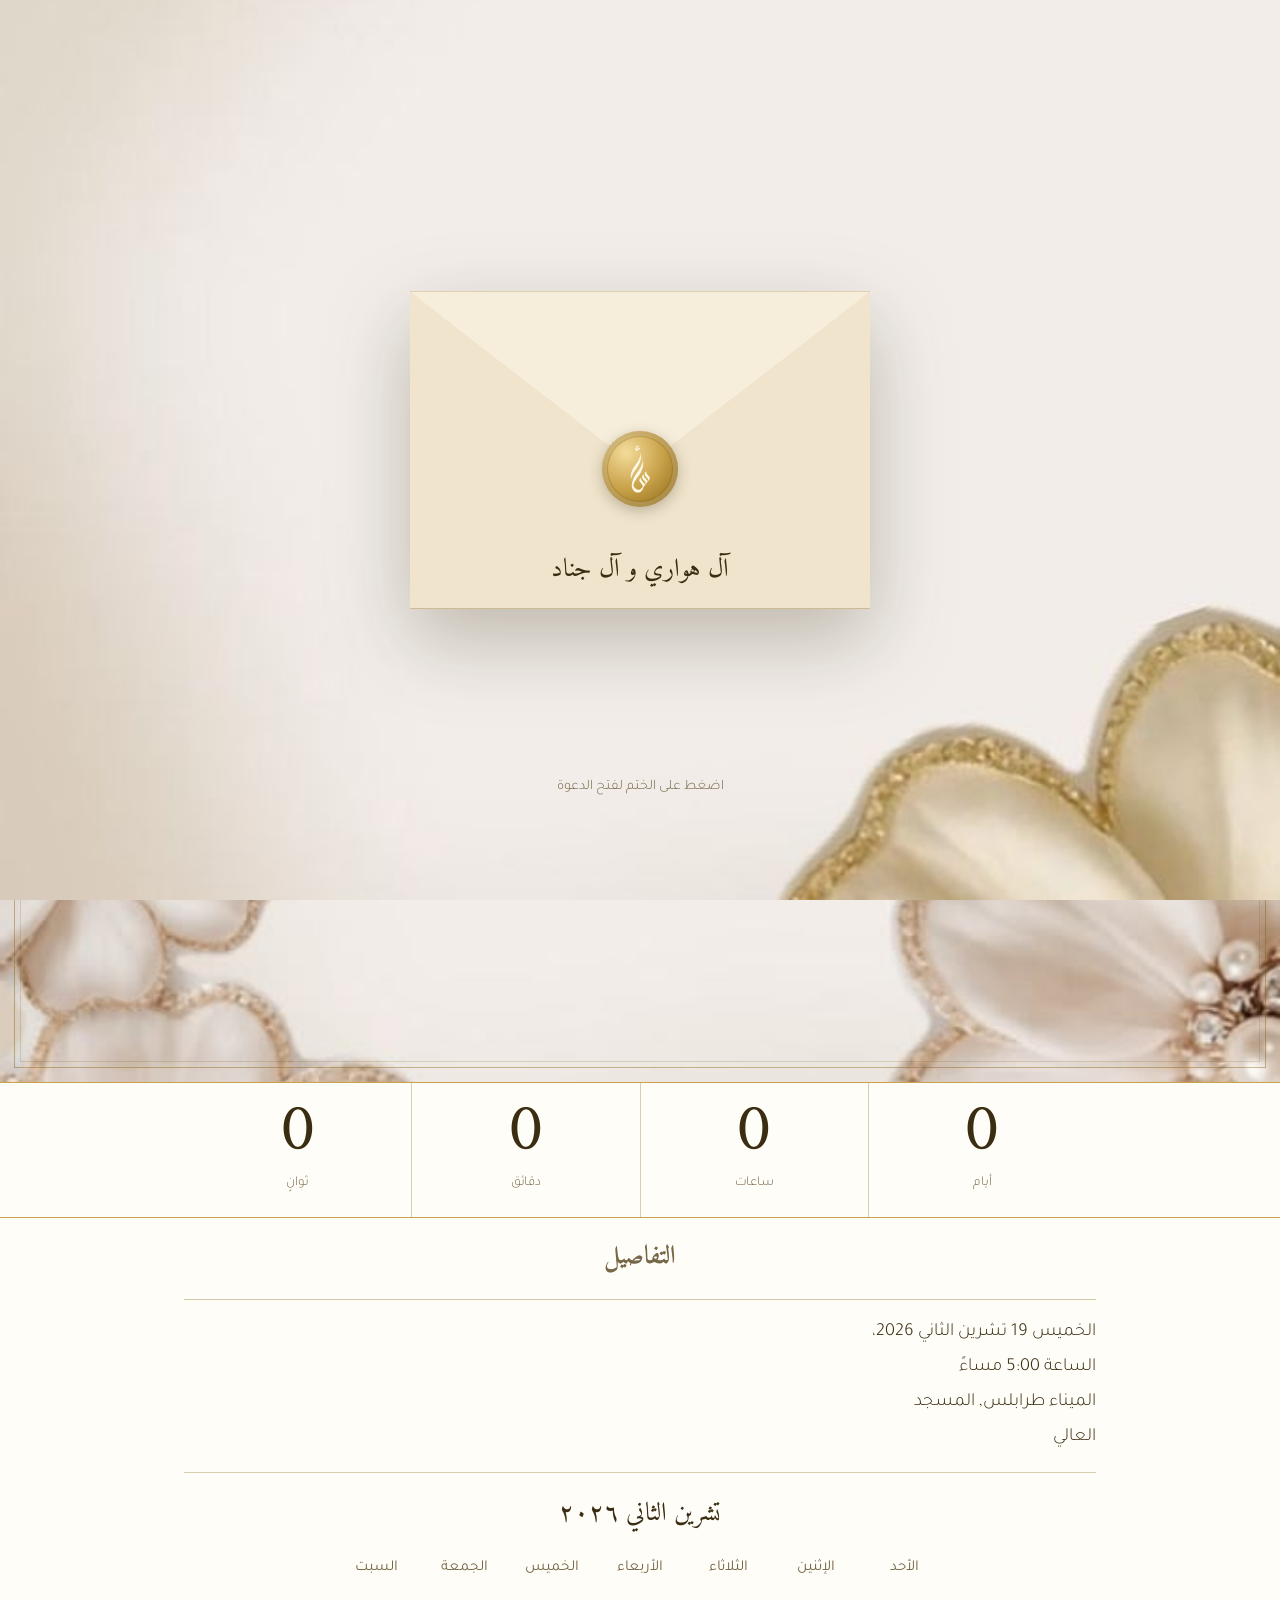
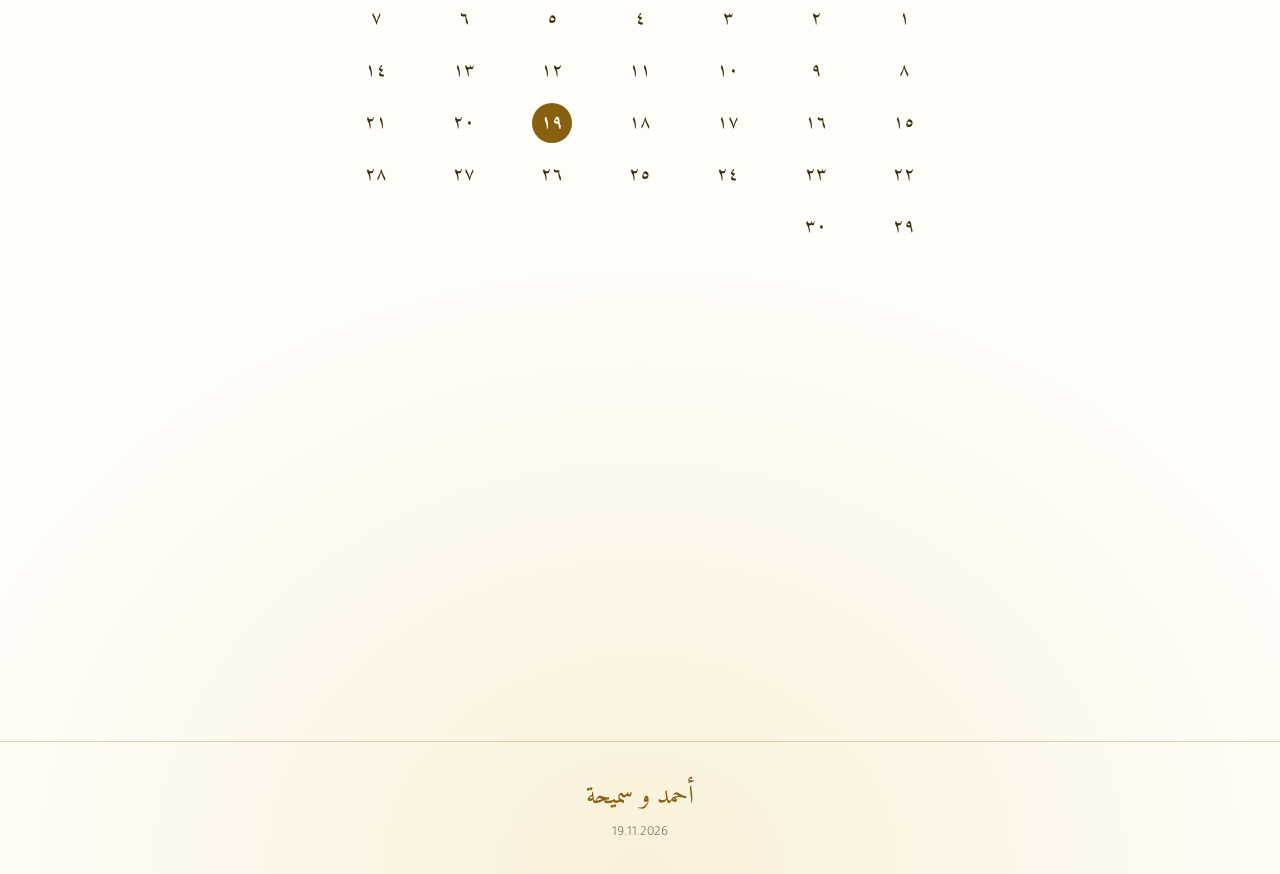
==== commit c860ef9a: "increasing size of muhandes w sayed" ====
--- a/index.html
+++ b/index.html
@@ -38,8 +38,8 @@
           class="ayah-number">٢١</span></span></p>
     <!-- <p class="hero-verse-end">سورة الروم</p> -->
     <div class="hero-parents">
-      <p>السيد <strong>محمد جمال هواري</strong></p>
-      <p>السيد <strong>طلال جناد</strong></p>
+      <p><span class="parent-title">السيد</span> <strong>محمد جمال هواري</strong></p>
+      <p><span class="parent-title">السيد</span> <strong>طلال جناد</strong></p>
     </div>
     <p class="hero-announcement">يدعوانكم لعقد قران إبنيهما</p>
     <h1 class="names" aria-label="أحمد وسميحة">
--- a/css/styles.css
+++ b/css/styles.css
@@ -398,7 +398,7 @@
 
     .names .name-title {
       display: block;
-      font-size: .38em;
+      font-size: .45em;
       line-height: 1.5
     }
 
@@ -446,6 +446,10 @@
       font-weight: 700;
       font-size: 1.08em;
       text-wrap: balance
+    }
+
+    .hero-parents .parent-title {
+      font-size: 1.1em
     }
 
     .go .ln i {
@@ -836,6 +840,10 @@
         line-height: 1.1
       }
 
+      .hero .names .name-title {
+        font-size: .48em
+      }
+
       .hero .names .ln {
         flex: 1 1 0;
         min-width: 0;
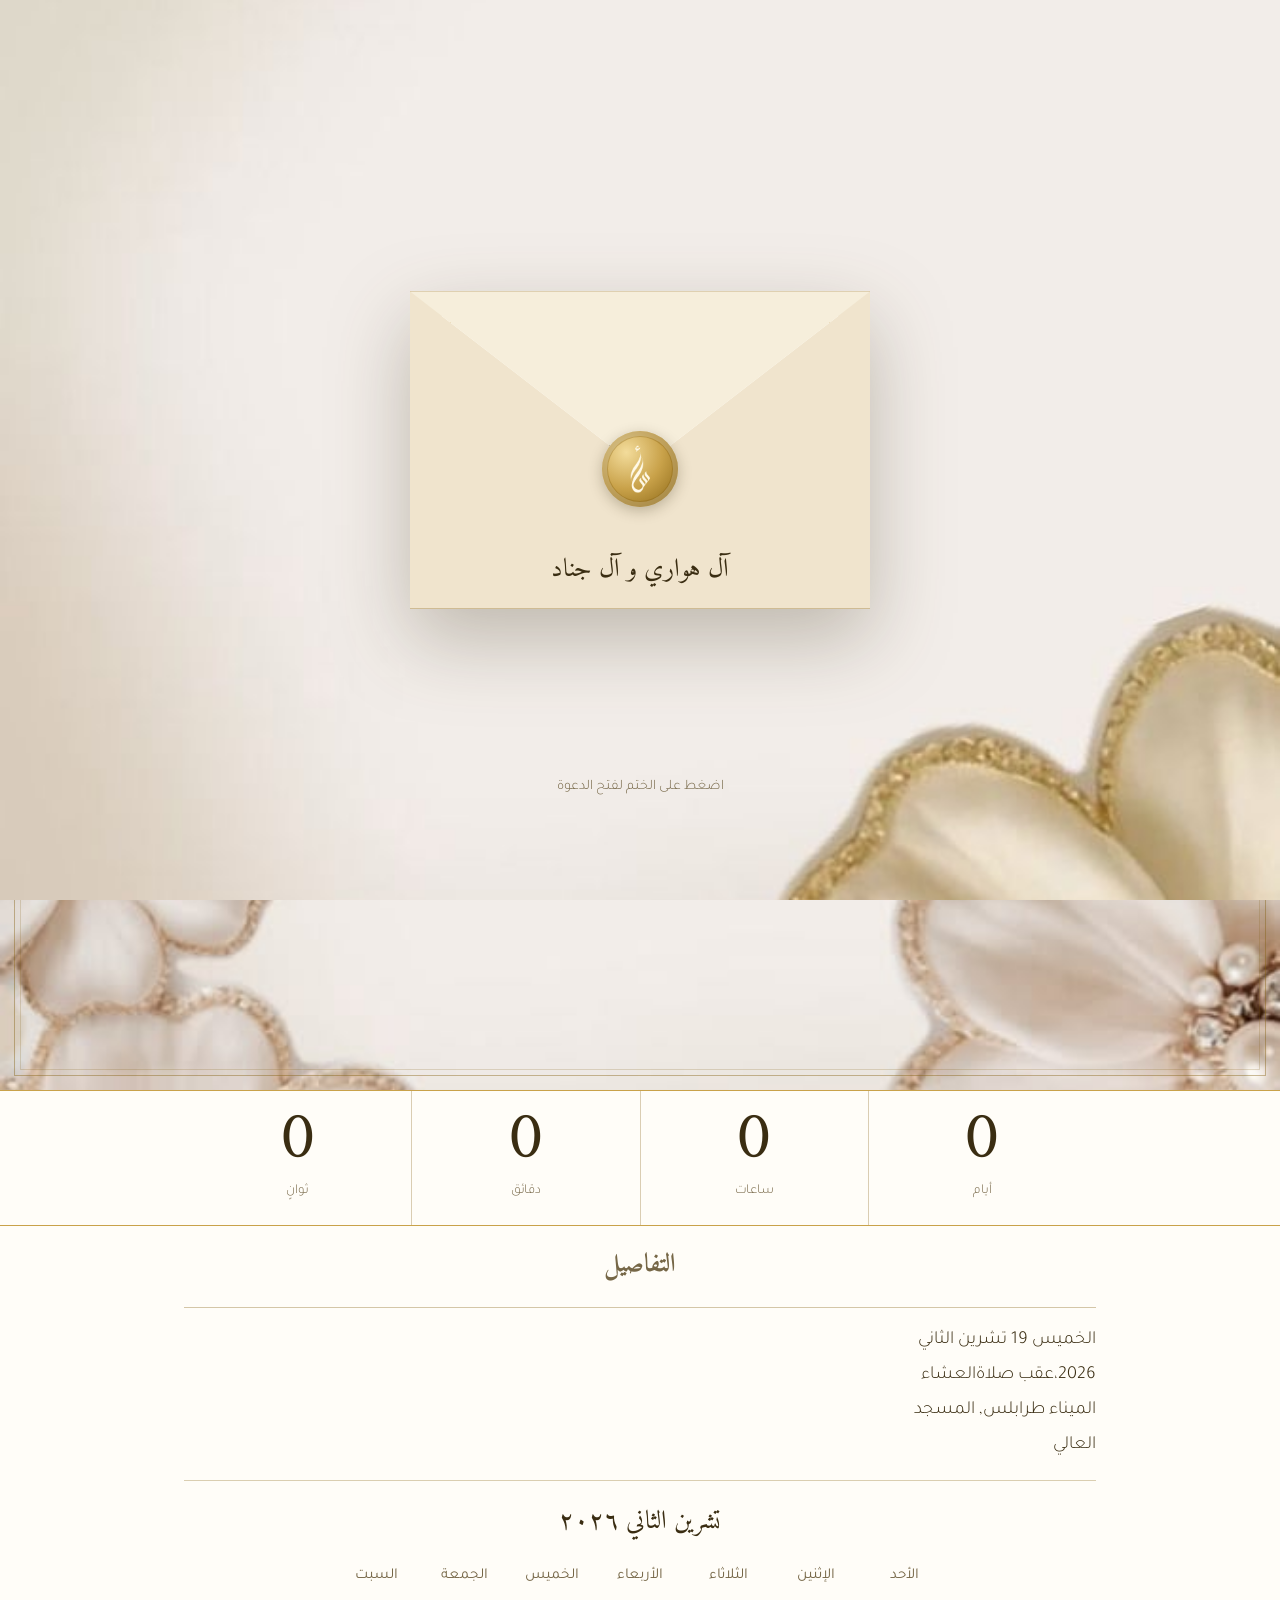
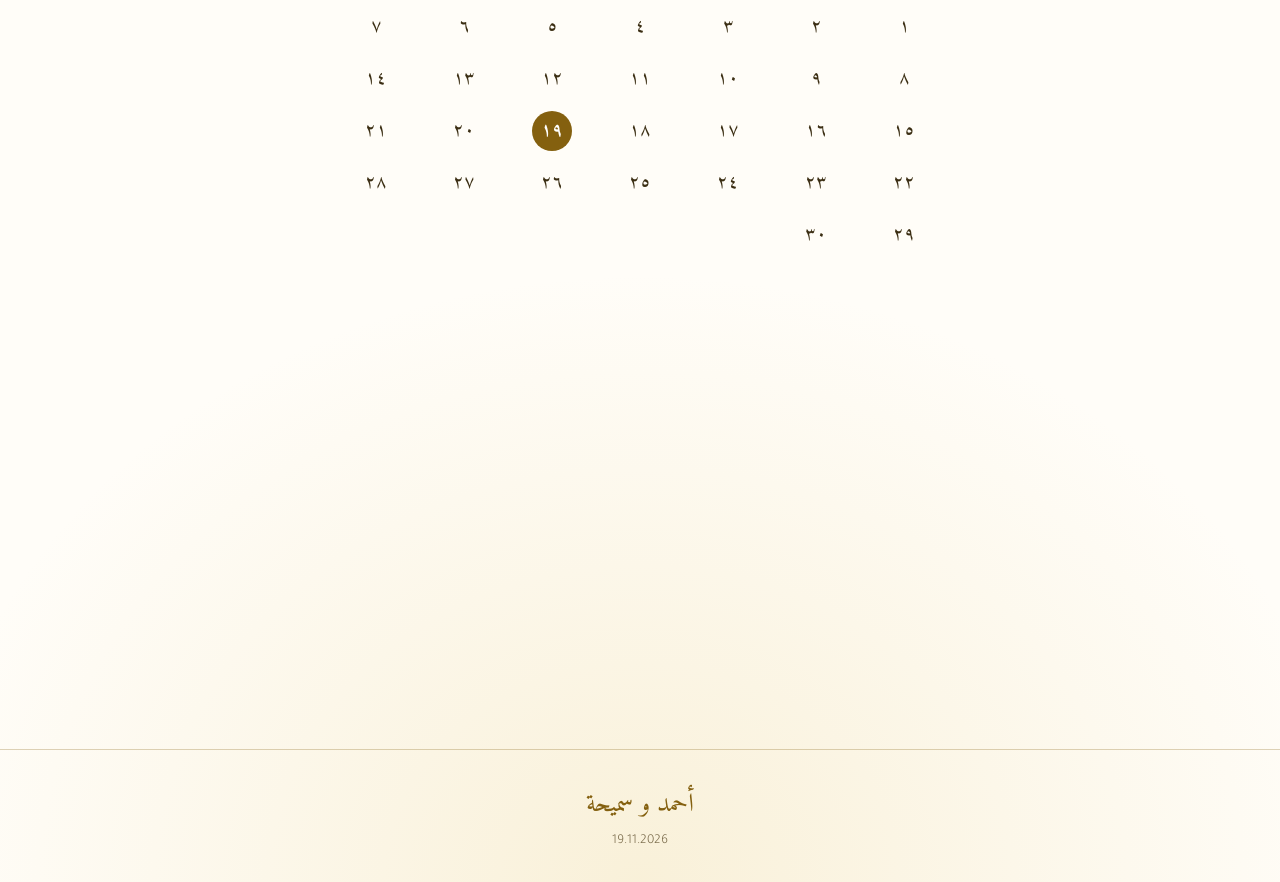
==== commit b71854ad: "more size for muhandes" ====
--- a/index.html
+++ b/index.html
@@ -68,7 +68,7 @@
       <h2 class="hero-announcement">التفاصيل</h2>
       <ul class="rows">
         <li>
-          <p>الخميس 19 تشرين الثاني 2026، الساعة 5:00 مساءً<br>الميناء طرابلس, المسجد العالي</p>
+          <p>الخميس 19 تشرين الثاني 2026،عقب صلاةالعشاء<br>الميناء طرابلس, المسجد العالي</p>
         </li>
       </ul>
       <div class="calendar">
--- a/css/styles.css
+++ b/css/styles.css
@@ -398,8 +398,10 @@
 
     .names .name-title {
       display: block;
-      font-size: .45em;
-      line-height: 1.5
+      font-size: .65em;
+      font-weight: 700;
+      line-height: 1.4;
+      color: #000;
     }
 
     .names .person-name {
@@ -449,7 +451,9 @@
     }
 
     .hero-parents .parent-title {
-      font-size: 1.1em
+      font-size: 1.35em;
+      font-weight: 700;
+      color: var(--gold2)
     }
 
     .go .ln i {
@@ -841,7 +845,7 @@
       }
 
       .hero .names .name-title {
-        font-size: .48em
+        font-size: .7em
       }
 
       .hero .names .ln {
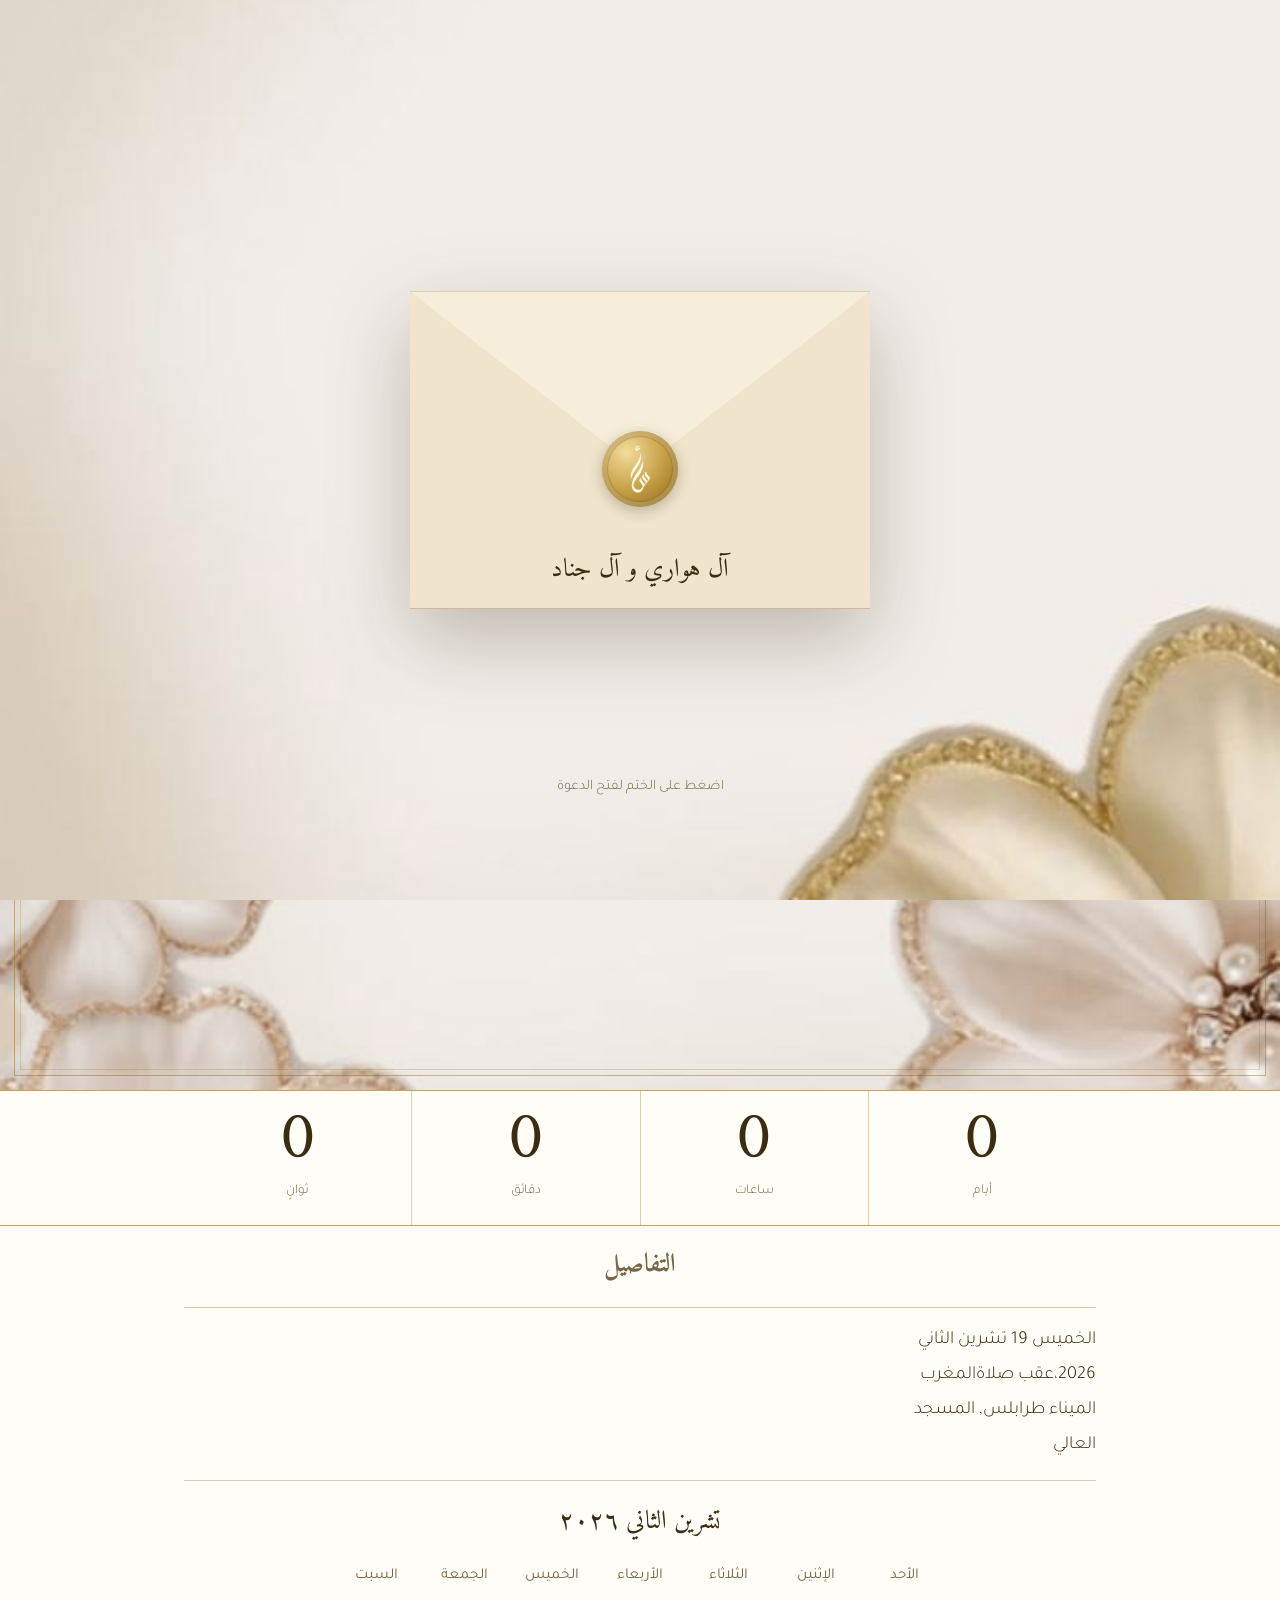
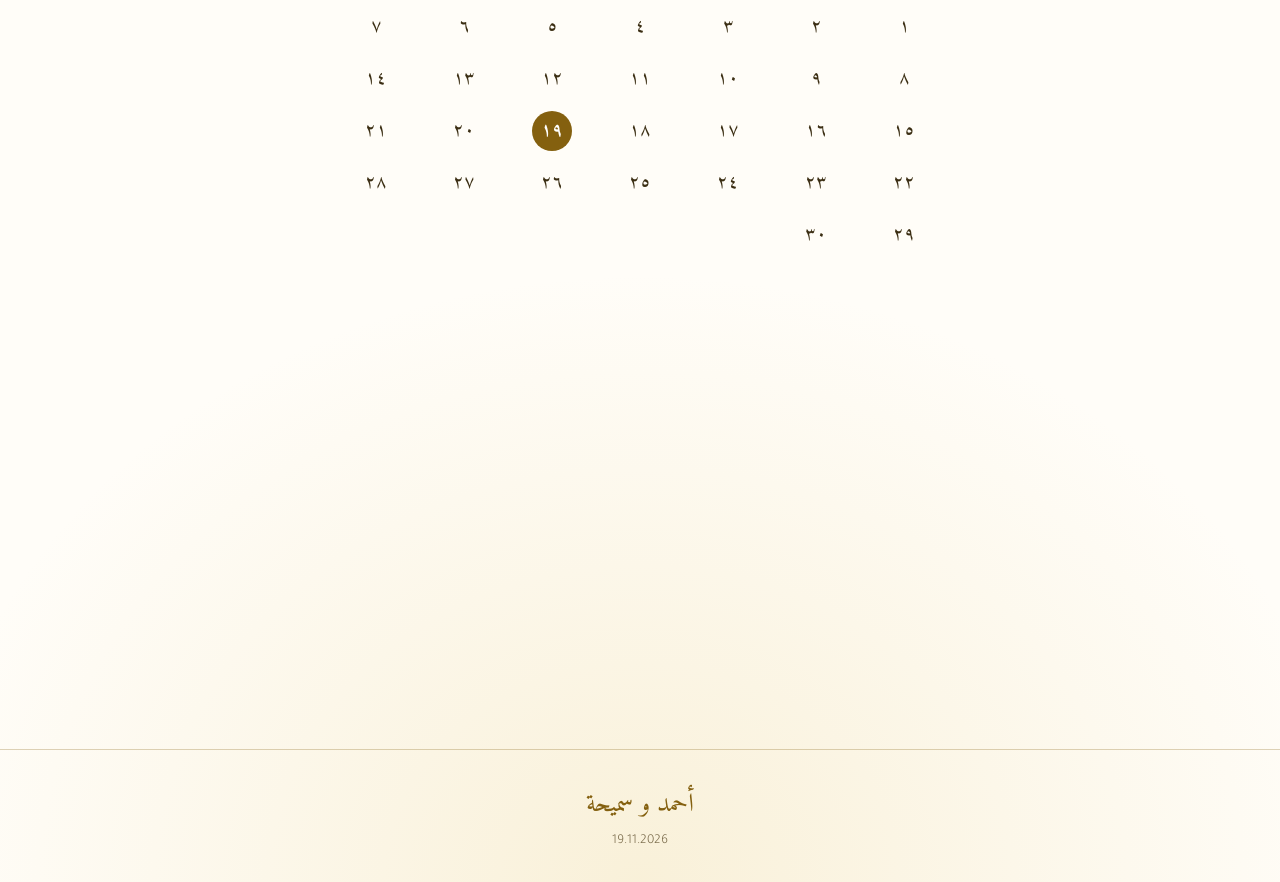
==== commit c4dc45cd: "updating time" ====
--- a/index.html
+++ b/index.html
@@ -68,7 +68,7 @@
       <h2 class="hero-announcement">التفاصيل</h2>
       <ul class="rows">
         <li>
-          <p>الخميس 19 تشرين الثاني 2026،عقب صلاةالعشاء<br>الميناء طرابلس, المسجد العالي</p>
+          <p>الخميس 19 تشرين الثاني 2026،عقب صلاةالمغرب<br>الميناء طرابلس, المسجد العالي</p>
         </li>
       </ul>
       <div class="calendar">
